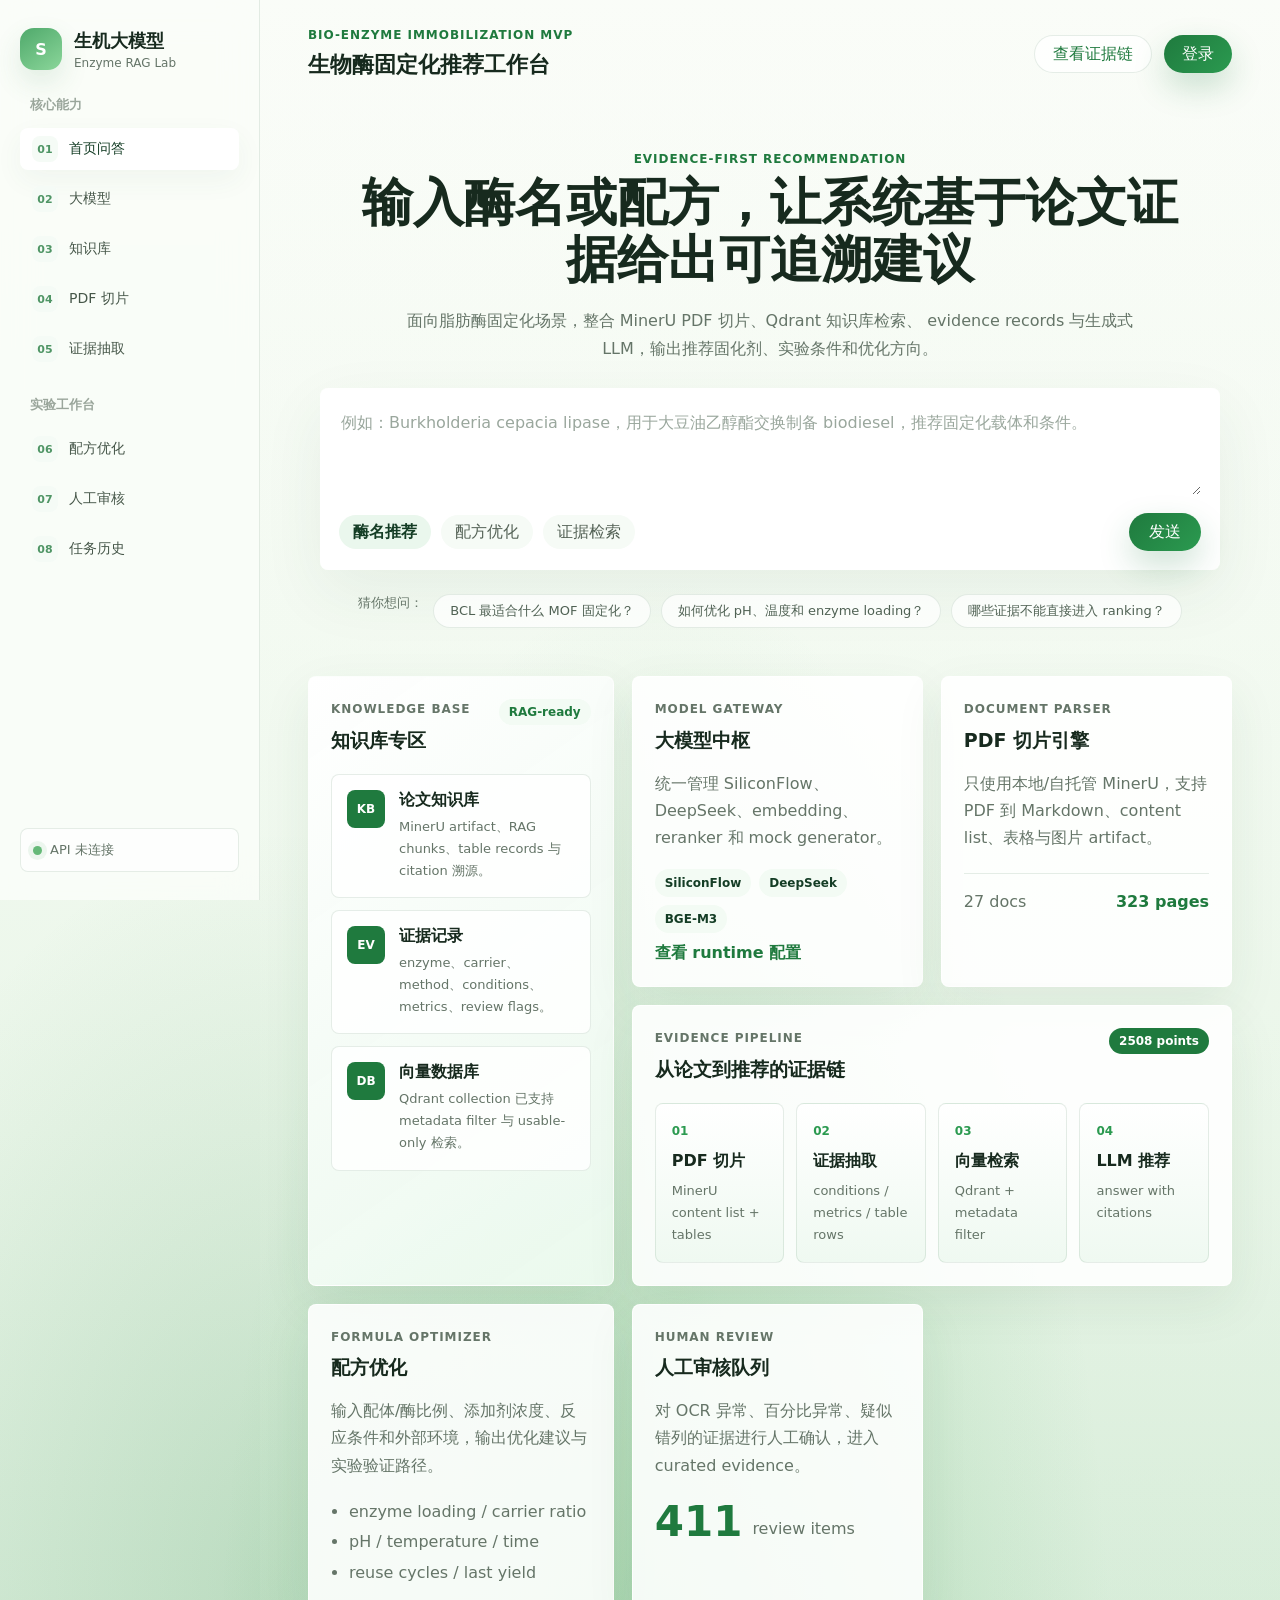
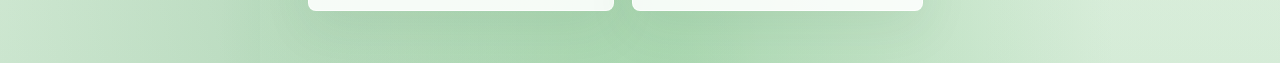
==== web/index.html @ 1cd29b88 "Improve RAG ingestion and PDF citation UI" ====
<!doctype html>
<html lang="zh-CN">
  <head>
    <meta charset="utf-8" />
    <meta name="viewport" content="width=device-width, initial-scale=1" />
    <title>生机大模型 - 生物酶固定化推荐</title>
    <link rel="stylesheet" href="./styles.css" />
  </head>
  <body>
    <div class="app-shell">
      <aside class="sidebar" aria-label="主导航">
        <a class="brand" href="#">
          <span class="brand-mark" aria-hidden="true">S</span>
          <span>
            <strong>生机大模型</strong>
            <small>Enzyme RAG Lab</small>
          </span>
        </a>

        <nav class="nav-section">
          <p class="nav-title">核心能力</p>
          <a class="nav-item active" href="#home">
            <span class="nav-icon" aria-hidden="true">01</span>
            首页问答
          </a>
          <a class="nav-item" href="#models">
            <span class="nav-icon" aria-hidden="true">02</span>
            大模型
          </a>
          <a class="nav-item" href="#knowledge">
            <span class="nav-icon" aria-hidden="true">03</span>
            知识库
          </a>
          <a class="nav-item" href="#pipeline">
            <span class="nav-icon" aria-hidden="true">04</span>
            PDF 切片
          </a>
          <a class="nav-item" href="#evidence">
            <span class="nav-icon" aria-hidden="true">05</span>
            证据抽取
          </a>
        </nav>

        <nav class="nav-section">
          <p class="nav-title">实验工作台</p>
          <a class="nav-item" href="#formula">
            <span class="nav-icon" aria-hidden="true">06</span>
            配方优化
          </a>
          <a class="nav-item" href="#review">
            <span class="nav-icon" aria-hidden="true">07</span>
            人工审核
          </a>
          <a class="nav-item" href="#history">
            <span class="nav-icon" aria-hidden="true">08</span>
            任务历史
          </a>
        </nav>

        <div class="sidebar-footer">
          <span class="status-dot"></span>
          <span data-api-status>检查 API 中</span>
        </div>
      </aside>

      <main class="workspace">
        <header class="topbar">
          <div>
            <p class="eyebrow">Bio-Enzyme Immobilization MVP</p>
            <h1>生物酶固定化推荐工作台</h1>
          </div>
          <div class="topbar-actions">
            <button class="ghost-button" type="button">查看证据链</button>
            <button class="primary-button" type="button">登录</button>
          </div>
        </header>

        <section class="hero" id="home">
          <div class="hero-copy">
            <p class="eyebrow">Evidence-first Recommendation</p>
            <h2>输入酶名或配方，让系统基于论文证据给出可追溯建议</h2>
            <p>
              面向脂肪酶固定化场景，整合 MinerU PDF 切片、Qdrant 知识库检索、
              evidence records 与生成式 LLM，输出推荐固化剂、实验条件和优化方向。
            </p>
          </div>

          <form class="query-box" onsubmit="return false">
            <textarea
              data-query-input
              aria-label="输入酶名或配方"
              placeholder="例如：Burkholderia cepacia lipase，用于大豆油乙醇酯交换制备 biodiesel，推荐固定化载体和条件。"
            ></textarea>
            <div class="query-tools">
              <button class="tool-chip active" type="button" data-mode="recommend">酶名推荐</button>
              <button class="tool-chip" type="button" data-mode="optimize">配方优化</button>
              <button class="tool-chip" type="button" data-mode="search">证据检索</button>
              <button class="send-button" type="button" aria-label="发送" data-send-button>发送</button>
            </div>
          </form>

          <div class="quick-prompts" aria-label="示例问题">
            <span>猜你想问：</span>
            <button type="button" data-prompt="Burkholderia cepacia lipase，用于大豆油乙醇酯交换制备 biodiesel，推荐固定化载体和条件。">BCL 最适合什么 MOF 固定化？</button>
            <button type="button" data-prompt='{"carrier":"ZIF-8","enzyme_loading":{"value":500,"unit":"mg"},"immobilization_conditions":{"time":{"value":60,"unit":"min"},"temperature":{"value":30,"unit":"degC"}},"buffer":{"pH":7},"application":{"substrate":"soybean oil","acyl_acceptor":"ethanol","reaction_medium":"solvent-free"}}'>如何优化 pH、温度和 enzyme loading？</button>
            <button type="button" data-prompt="soybean oil ethanol yield 93.4 8 cycles last yield">哪些证据不能直接进入 ranking？</button>
          </div>

          <section class="result-panel" data-result-panel hidden>
            <div class="panel-heading">
              <div>
                <p class="eyebrow">Live API Response</p>
                <h3 data-result-title>结果</h3>
              </div>
              <span class="badge green">FastAPI</span>
            </div>
            <div class="result-body" data-result-body></div>
          </section>
        </section>

        <section class="dashboard-grid">
          <article class="panel knowledge-panel" id="knowledge">
            <div class="panel-heading">
              <div>
                <p class="eyebrow">Knowledge Base</p>
                <h3>知识库专区</h3>
              </div>
              <span class="badge">RAG-ready</span>
            </div>
            <div class="stack-list">
              <div class="stack-card">
                <span class="stack-icon">KB</span>
                <div>
                  <strong>论文知识库</strong>
                  <p>MinerU artifact、RAG chunks、table records 与 citation 溯源。</p>
                </div>
              </div>
              <div class="stack-card">
                <span class="stack-icon">EV</span>
                <div>
                  <strong>证据记录</strong>
                  <p>enzyme、carrier、method、conditions、metrics、review flags。</p>
                </div>
              </div>
              <div class="stack-card">
                <span class="stack-icon">DB</span>
                <div>
                  <strong>向量数据库</strong>
                  <p>Qdrant collection 已支持 metadata filter 与 usable-only 检索。</p>
                </div>
              </div>
            </div>
          </article>

          <article class="panel feature-panel" id="models">
            <p class="eyebrow">Model Gateway</p>
            <h3>大模型中枢</h3>
            <p>统一管理 SiliconFlow、DeepSeek、embedding、reranker 和 mock generator。</p>
            <div class="pill-row">
              <span>SiliconFlow</span>
              <span>DeepSeek</span>
              <span>BGE-M3</span>
            </div>
            <a href="#runtime">查看 runtime 配置</a>
          </article>

          <article class="panel feature-panel" id="pipeline">
            <p class="eyebrow">Document Parser</p>
            <h3>PDF 切片引擎</h3>
            <p>只使用本地/自托管 MinerU，支持 PDF 到 Markdown、content list、表格与图片 artifact。</p>
            <div class="metric-line">
              <span>27 docs</span>
              <strong>323 pages</strong>
            </div>
          </article>

          <article class="panel wide-panel" id="evidence">
            <div class="panel-heading">
              <div>
                <p class="eyebrow">Evidence Pipeline</p>
                <h3>从论文到推荐的证据链</h3>
              </div>
              <span class="badge green">2508 points</span>
            </div>
            <div class="pipeline">
              <div>
                <span>01</span>
                <strong>PDF 切片</strong>
                <p>MinerU content list + tables</p>
              </div>
              <div>
                <span>02</span>
                <strong>证据抽取</strong>
                <p>conditions / metrics / table rows</p>
              </div>
              <div>
                <span>03</span>
                <strong>向量检索</strong>
                <p>Qdrant + metadata filter</p>
              </div>
              <div>
                <span>04</span>
                <strong>LLM 推荐</strong>
                <p>answer with citations</p>
              </div>
            </div>
          </article>

          <article class="panel formula-panel" id="formula">
            <p class="eyebrow">Formula Optimizer</p>
            <h3>配方优化</h3>
            <p>输入配体/酶比例、添加剂浓度、反应条件和外部环境，输出优化建议与实验验证路径。</p>
            <ul>
              <li>enzyme loading / carrier ratio</li>
              <li>pH / temperature / time</li>
              <li>reuse cycles / last yield</li>
            </ul>
          </article>

          <article class="panel review-panel" id="review">
            <p class="eyebrow">Human Review</p>
            <h3>人工审核队列</h3>
            <p>对 OCR 异常、百分比异常、疑似错列的证据进行人工确认，进入 curated evidence。</p>
            <div class="review-count">
              <strong>411</strong>
              <span>review items</span>
            </div>
          </article>
        </section>
      </main>
    </div>
    <div class="reference-modal" data-reference-modal hidden>
      <div class="reference-modal-backdrop" data-close-reference-modal></div>
      <section
        class="reference-modal-dialog"
        role="dialog"
        aria-modal="true"
        aria-labelledby="reference-modal-title"
      >
        <header class="reference-modal-header">
          <div>
            <p class="eyebrow">Reference Chunk</p>
            <h3 id="reference-modal-title" data-reference-modal-title>参考论文</h3>
          </div>
          <button class="icon-button" type="button" aria-label="关闭" data-close-reference-modal>×</button>
        </header>
        <div class="reference-modal-meta" data-reference-modal-meta></div>
        <div class="reference-modal-text" data-reference-modal-text></div>
        <footer class="reference-modal-footer" data-reference-modal-footer></footer>
      </section>
    </div>
    <script src="./app.js"></script>
  </body>
</html>
---- web/styles.css ----
:root {
  --bg: #eef7ef;
  --bg-soft: #f7fbf6;
  --panel: rgba(255, 255, 255, 0.88);
  --panel-strong: #ffffff;
  --text: #172a1e;
  --muted: #657568;
  --line: rgba(54, 107, 70, 0.12);
  --green-900: #143d25;
  --green-700: #1f7a3e;
  --green-600: #2b9a50;
  --green-100: #e3f4e6;
  --green-50: #f3fbf4;
  --shadow: 0 22px 70px rgba(43, 96, 58, 0.08);
}

* {
  box-sizing: border-box;
}

html {
  scroll-behavior: smooth;
}

body {
  margin: 0;
  min-height: 100vh;
  color: var(--text);
  font-family:
    Inter, ui-sans-serif, system-ui, -apple-system, BlinkMacSystemFont, "Segoe UI",
    "PingFang SC", "Microsoft YaHei", sans-serif;
  background:
    radial-gradient(ellipse at 52% 108%, rgba(69, 169, 86, 0.36), transparent 48%),
    radial-gradient(ellipse at 22% 96%, rgba(57, 143, 77, 0.2), transparent 34%),
    linear-gradient(180deg, #f9fcf7 0%, #f3faf1 38%, #eaf6e9 68%, #d8edda 100%);
}

body.modal-open {
  overflow: hidden;
}

button,
textarea,
a {
  font: inherit;
}

a {
  color: inherit;
  text-decoration: none;
}

.app-shell {
  display: grid;
  grid-template-columns: 260px minmax(0, 1fr);
  min-height: 100vh;
}

.sidebar {
  position: sticky;
  top: 0;
  display: flex;
  flex-direction: column;
  gap: 26px;
  height: 100vh;
  padding: 28px 20px;
  border-right: 1px solid var(--line);
  background: rgba(250, 253, 249, 0.9);
  backdrop-filter: blur(18px);
}

.brand {
  display: flex;
  align-items: center;
  gap: 12px;
}

.brand-mark {
  display: grid;
  width: 42px;
  height: 42px;
  place-items: center;
  border-radius: 14px;
  color: white;
  font-weight: 800;
  background: linear-gradient(145deg, #4fa96b, #8bd69a);
  box-shadow: 0 12px 28px rgba(57, 132, 74, 0.14);
}

.brand strong {
  display: block;
  font-size: 18px;
  letter-spacing: 0;
}

.brand small {
  display: block;
  margin-top: 3px;
  color: var(--muted);
  font-size: 12px;
}

.nav-section {
  display: grid;
  gap: 8px;
}

.nav-title {
  margin: 0 0 6px;
  padding: 0 10px;
  color: #9aa69b;
  font-size: 13px;
  font-weight: 700;
}

.nav-item {
  display: flex;
  align-items: center;
  gap: 11px;
  min-height: 42px;
  padding: 0 12px;
  border-radius: 8px;
  color: #465749;
  font-size: 14px;
}

.nav-item:hover,
.nav-item.active {
  color: var(--green-900);
  background: #ffffff;
  box-shadow: 0 10px 28px rgba(47, 116, 68, 0.055);
}

.nav-icon {
  display: grid;
  width: 26px;
  height: 26px;
  place-items: center;
  border-radius: 8px;
  color: #4f9565;
  background: #f5fbf6;
  font-size: 11px;
  font-weight: 800;
}

.sidebar-footer {
  display: flex;
  align-items: center;
  gap: 8px;
  margin-top: auto;
  padding: 12px;
  border: 1px solid var(--line);
  border-radius: 8px;
  color: var(--muted);
  background: rgba(255, 255, 255, 0.68);
  font-size: 13px;
}

.status-dot {
  width: 9px;
  height: 9px;
  border-radius: 999px;
  background: #65b978;
  box-shadow: 0 0 0 5px rgba(72, 161, 91, 0.09);
}

.workspace {
  min-width: 0;
  padding: 28px 48px 52px;
  background: linear-gradient(180deg, rgba(255, 255, 255, 0.18) 0%, rgba(238, 248, 237, 0.16) 58%, rgba(200, 229, 203, 0.18) 100%);
}

.topbar {
  display: flex;
  align-items: center;
  justify-content: space-between;
  gap: 24px;
}

.eyebrow {
  margin: 0 0 8px;
  color: var(--green-700);
  font-size: 12px;
  font-weight: 800;
  letter-spacing: 0.08em;
  text-transform: uppercase;
}

.topbar h1,
.hero h2,
.panel h3 {
  margin: 0;
  letter-spacing: 0;
}

.topbar h1 {
  font-size: 22px;
}

.topbar-actions {
  display: flex;
  gap: 12px;
}

.ghost-button,
.primary-button,
.send-button,
.quick-prompts button,
.tool-chip {
  border: 0;
  cursor: pointer;
}

.ghost-button,
.primary-button {
  min-height: 38px;
  padding: 0 18px;
  border-radius: 999px;
}

.ghost-button {
  color: var(--green-700);
  background: rgba(255, 255, 255, 0.76);
  border: 1px solid var(--line);
}

.primary-button,
.send-button {
  color: white;
  background: linear-gradient(135deg, var(--green-700), var(--green-600));
  box-shadow: 0 14px 32px rgba(31, 122, 62, 0.22);
}

.hero {
  display: grid;
  justify-items: center;
  gap: 24px;
  padding: 72px 0 48px;
  text-align: center;
}

.hero-copy {
  max-width: 820px;
}

.hero h2 {
  font-size: clamp(32px, 4vw, 54px);
  line-height: 1.12;
}

.hero-copy p:last-child {
  max-width: 760px;
  margin: 18px auto 0;
  color: var(--muted);
  font-size: 16px;
  line-height: 1.8;
}

.query-box {
  width: min(900px, 100%);
  padding: 18px;
  border: 1px solid rgba(255, 255, 255, 0.9);
  border-radius: 8px;
  background: rgba(255, 255, 255, 0.94);
  box-shadow: 0 22px 64px rgba(44, 92, 57, 0.07);
}

.query-box textarea {
  width: 100%;
  min-height: 88px;
  resize: vertical;
  border: 0;
  outline: 0;
  color: var(--text);
  background: transparent;
  line-height: 1.7;
}

.query-box textarea::placeholder {
  color: #9aa79d;
}

.query-tools {
  display: flex;
  align-items: center;
  gap: 10px;
  padding-top: 14px;
}

.tool-chip {
  min-height: 34px;
  padding: 0 14px;
  border-radius: 999px;
  color: #546256;
  background: #f6fbf6;
}

.tool-chip.active {
  color: var(--green-900);
  background: #eaf7ed;
  font-weight: 700;
}

.send-button {
  margin-left: auto;
  min-height: 38px;
  padding: 0 20px;
  border-radius: 999px;
}

.send-button:disabled {
  cursor: wait;
  opacity: 0.72;
}

.quick-prompts {
  display: flex;
  flex-wrap: wrap;
  justify-content: center;
  gap: 10px;
  color: var(--muted);
  font-size: 13px;
}

.quick-prompts button {
  min-height: 34px;
  padding: 0 16px;
  border-radius: 999px;
  color: #506254;
  background: rgba(255, 255, 255, 0.72);
  border: 1px solid var(--line);
}

.result-panel {
  width: min(900px, 100%);
  margin-top: 6px;
  padding: 20px;
  border: 1px solid rgba(255, 255, 255, 0.82);
  border-radius: 8px;
  background: rgba(255, 255, 255, 0.9);
  box-shadow: 0 18px 48px rgba(35, 93, 55, 0.075);
  text-align: left;
}

.result-body {
  display: grid;
  gap: 12px;
  margin-top: 16px;
}

.stream-status {
  padding: 10px 12px;
  border: 1px solid var(--line);
  border-radius: 8px;
  color: var(--green-900);
  background: #f5fbf6;
  font-size: 13px;
  font-weight: 700;
}

.stream-output {
  margin: 0;
  padding: 14px;
  min-height: 140px;
  max-height: 280px;
  overflow: auto;
  border: 1px solid var(--line);
  border-radius: 8px;
  color: #345041;
  background: #fbfefb;
  white-space: pre-wrap;
  word-break: break-word;
  line-height: 1.7;
  font-family:
    ui-monospace, SFMono-Regular, SFMono-Regular, Menlo, Monaco, Consolas, "Liberation Mono",
    "Courier New", monospace;
  font-size: 12px;
}

.result-meta,
.result-list {
  display: flex;
  flex-wrap: wrap;
  gap: 8px;
}

.result-meta span,
.result-list span {
  padding: 7px 10px;
  border-radius: 999px;
  color: #45614c;
  background: #f3faf4;
  font-size: 12px;
}

.result-list b {
  width: 100%;
  color: var(--green-900);
  font-size: 13px;
}

.citation-list {
  align-items: center;
}

.citation-chip,
.reference-title,
.reference-snippet,
.icon-button {
  border: 0;
  cursor: pointer;
  font: inherit;
}

.citation-chip {
  padding: 7px 10px;
  border-radius: 999px;
  color: var(--green-900);
  background: #e8f6ec;
  font-size: 12px;
  font-weight: 800;
}

.citation-chip:hover,
.reference-title:hover,
.reference-file a:hover,
.pdf-file-link:hover {
  color: var(--green-700);
  text-decoration: underline;
  text-underline-offset: 3px;
}

.result-card {
  padding: 16px;
  border: 1px solid var(--line);
  border-radius: 8px;
  background: rgba(255, 255, 255, 0.84);
}

.result-card p {
  margin: 8px 0 0;
  color: var(--muted);
  line-height: 1.7;
  overflow-wrap: anywhere;
}

.result-card-head {
  display: flex;
  align-items: flex-start;
  justify-content: space-between;
  gap: 12px;
}

.result-card-head span {
  flex: 0 0 auto;
  padding: 5px 8px;
  border-radius: 999px;
  color: var(--green-700);
  background: var(--green-50);
  font-size: 12px;
  font-weight: 800;
}

.kv-list {
  display: grid;
  gap: 8px;
  margin: 12px 0 0;
}

.kv-list div {
  display: grid;
  grid-template-columns: 190px minmax(0, 1fr);
  gap: 10px;
  padding: 10px;
  border-radius: 8px;
  background: #f8fcf8;
}

.kv-list dt {
  color: var(--green-900);
  font-weight: 800;
}

.kv-list dd {
  margin: 0;
  color: var(--muted);
  overflow-wrap: anywhere;
}

.result-muted,
.result-error {
  margin: 0;
  color: var(--muted);
}

.result-error {
  color: #a33a36;
}

.reference-section {
  display: grid;
  gap: 12px;
  margin-top: 4px;
}

.reference-section-head {
  display: flex;
  align-items: center;
  justify-content: space-between;
  gap: 12px;
}

.reference-section-head b {
  color: var(--green-900);
}

.reference-section-head span {
  color: var(--muted);
  font-size: 12px;
  font-weight: 700;
}

.reference-grid {
  display: grid;
  gap: 10px;
}

.reference-card {
  padding: 14px;
  border: 1px solid var(--line);
  border-radius: 8px;
  background: #fbfefb;
}

.reference-card-head {
  display: flex;
  align-items: flex-start;
  justify-content: space-between;
  gap: 12px;
}

.reference-card-head span {
  flex: 0 0 auto;
  padding: 5px 8px;
  border-radius: 999px;
  color: var(--green-700);
  background: var(--green-50);
  font-size: 12px;
  font-weight: 800;
}

.reference-title {
  min-width: 0;
  padding: 0;
  color: var(--green-900);
  background: transparent;
  font-weight: 800;
  overflow-wrap: anywhere;
  text-align: left;
}

.reference-snippet {
  display: block;
  width: 100%;
  margin-top: 9px;
  padding: 0;
  color: var(--muted);
  background: transparent;
  line-height: 1.65;
  overflow-wrap: anywhere;
  text-align: left;
}

.reference-file {
  margin: 10px 0 0;
  color: #738276;
  font-size: 12px;
}

.reference-file a,
.pdf-file-link {
  color: var(--green-900);
  font-weight: 800;
}

.reference-modal[hidden] {
  display: none;
}

.reference-modal {
  position: fixed;
  inset: 0;
  z-index: 40;
  display: grid;
  place-items: center;
  padding: 28px;
}

.reference-modal-backdrop {
  position: absolute;
  inset: 0;
  background: rgba(15, 42, 24, 0.34);
  backdrop-filter: blur(8px);
}

.reference-modal-dialog {
  position: relative;
  z-index: 1;
  display: grid;
  gap: 14px;
  width: min(1080px, 100%);
  max-height: min(82vh, 820px);
  padding: 22px;
  border: 1px solid rgba(255, 255, 255, 0.82);
  border-radius: 8px;
  background: rgba(255, 255, 255, 0.97);
  box-shadow: 0 28px 90px rgba(21, 62, 32, 0.24);
}

.reference-modal-header,
.reference-modal-footer {
  display: flex;
  align-items: center;
  justify-content: space-between;
  gap: 14px;
}

.reference-modal-header h3 {
  margin: 0;
  color: var(--text);
  font-size: 20px;
  overflow-wrap: anywhere;
}

.icon-button {
  display: grid;
  width: 36px;
  height: 36px;
  place-items: center;
  border-radius: 8px;
  color: var(--green-900);
  background: var(--green-50);
  font-size: 22px;
  line-height: 1;
}

.reference-modal-meta {
  display: flex;
  flex-wrap: wrap;
  gap: 8px;
}

.reference-modal-meta span {
  padding: 7px 10px;
  border-radius: 999px;
  color: #45614c;
  background: #f3faf4;
  font-size: 12px;
  font-weight: 700;
}

.reference-modal-text {
  min-height: 180px;
  overflow: auto;
  border: 1px solid var(--line);
  border-radius: 8px;
  background: #fbfefb;
}

.reference-modal-text pre {
  margin: 0;
  padding: 18px;
  color: #263f31;
  white-space: pre-wrap;
  overflow-wrap: anywhere;
  line-height: 1.75;
  font-family: inherit;
  font-size: 14px;
}

.extracted-table-wrap {
  display: grid;
  gap: 12px;
  padding: 16px;
}

.extracted-table {
  width: 100%;
  border-collapse: collapse;
  color: #263f31;
  font-size: 14px;
}

.extracted-table th,
.extracted-table td {
  padding: 10px 12px;
  border: 1px solid var(--line);
  text-align: left;
  vertical-align: top;
  overflow-wrap: anywhere;
}

.extracted-table th {
  color: var(--green-900);
  background: #eef8ef;
  font-weight: 800;
}

.extracted-table td {
  background: #ffffff;
}

.raw-reference-text {
  color: var(--muted);
  font-size: 13px;
}

.raw-reference-text summary {
  cursor: pointer;
  font-weight: 800;
}

.raw-reference-text pre {
  margin-top: 10px;
  border: 1px solid var(--line);
  border-radius: 8px;
  background: #f7fbf7;
}

.loading-steps {
  display: grid;
  gap: 10px;
}

.loading-steps span {
  padding: 12px 14px;
  border: 1px solid var(--line);
  border-radius: 8px;
  color: #4d6252;
  background: #f8fcf8;
}

.dashboard-grid {
  display: grid;
  grid-template-columns: 1.05fr 1fr 1fr;
  gap: 18px;
  max-width: 1120px;
  margin: 0 auto;
}

.panel {
  min-width: 0;
  padding: 22px;
  border: 1px solid rgba(255, 255, 255, 0.78);
  border-radius: 8px;
  background: var(--panel);
  box-shadow: 0 18px 50px rgba(35, 93, 55, 0.08);
}

.panel-heading {
  display: flex;
  align-items: flex-start;
  justify-content: space-between;
  gap: 16px;
}

.panel h3 {
  font-size: 19px;
}

.panel p {
  color: var(--muted);
  line-height: 1.7;
}

.knowledge-panel {
  grid-row: span 2;
  background:
    linear-gradient(145deg, rgba(255, 255, 255, 0.88), rgba(232, 248, 235, 0.86)),
    var(--panel);
}

.stack-list {
  display: grid;
  gap: 12px;
  margin-top: 20px;
}

.stack-card {
  display: flex;
  gap: 14px;
  padding: 15px;
  border-radius: 8px;
  background: rgba(255, 255, 255, 0.82);
  border: 1px solid var(--line);
}

.stack-icon {
  display: grid;
  flex: 0 0 auto;
  width: 38px;
  height: 38px;
  place-items: center;
  border-radius: 8px;
  color: white;
  background: var(--green-700);
  font-size: 12px;
  font-weight: 800;
}

.stack-card p {
  margin: 5px 0 0;
  font-size: 13px;
}

.badge {
  padding: 6px 10px;
  border-radius: 999px;
  color: var(--green-700);
  background: var(--green-50);
  font-size: 12px;
  font-weight: 800;
}

.badge.green {
  color: white;
  background: var(--green-700);
}

.feature-panel {
  min-height: 210px;
}

.feature-panel a {
  display: inline-flex;
  margin-top: 10px;
  color: var(--green-700);
  font-weight: 800;
}

.pill-row {
  display: flex;
  flex-wrap: wrap;
  gap: 8px;
  margin-top: 18px;
}

.pill-row span {
  padding: 7px 10px;
  border-radius: 999px;
  color: var(--green-900);
  background: var(--green-50);
  font-size: 12px;
  font-weight: 700;
}

.metric-line {
  display: flex;
  align-items: center;
  justify-content: space-between;
  margin-top: 22px;
  padding-top: 18px;
  border-top: 1px solid var(--line);
  color: var(--muted);
}

.metric-line strong {
  color: var(--green-700);
}

.wide-panel {
  grid-column: span 2;
}

.pipeline {
  display: grid;
  grid-template-columns: repeat(4, 1fr);
  gap: 12px;
  margin-top: 20px;
}

.pipeline div {
  min-height: 130px;
  padding: 16px;
  border-radius: 8px;
  background: linear-gradient(180deg, #ffffff 0%, #eff9f1 100%);
  border: 1px solid var(--line);
}

.pipeline span {
  color: var(--green-600);
  font-size: 12px;
  font-weight: 900;
}

.pipeline strong {
  display: block;
  margin-top: 12px;
}

.pipeline p {
  margin: 8px 0 0;
  font-size: 13px;
}

.formula-panel ul {
  margin: 18px 0 0;
  padding-left: 18px;
  color: var(--muted);
  line-height: 1.9;
}

.review-count {
  display: flex;
  align-items: end;
  gap: 10px;
  margin-top: 22px;
}

.review-count strong {
  color: var(--green-700);
  font-size: 42px;
  line-height: 1;
}

.review-count span {
  color: var(--muted);
  padding-bottom: 5px;
}

@media (max-width: 1080px) {
  .app-shell {
    grid-template-columns: 1fr;
  }

  .sidebar {
    position: relative;
    height: auto;
    border-right: 0;
    border-bottom: 1px solid var(--line);
  }

  .workspace {
    padding: 26px 22px 42px;
  }

  .dashboard-grid {
    grid-template-columns: 1fr 1fr;
  }

  .knowledge-panel,
  .wide-panel {
    grid-column: span 2;
  }
}

@media (max-width: 720px) {
  .topbar,
  .query-tools {
    align-items: stretch;
    flex-direction: column;
  }

  .topbar-actions {
    width: 100%;
  }

  .ghost-button,
  .primary-button,
  .send-button {
    width: 100%;
  }

  .kv-list div {
    grid-template-columns: 1fr;
  }

  .dashboard-grid,
  .pipeline {
    grid-template-columns: 1fr;
  }

  .knowledge-panel,
  .wide-panel {
    grid-column: auto;
  }

  .reference-modal {
    padding: 14px;
  }

  .reference-modal-dialog {
    max-height: 90vh;
    padding: 16px;
  }

  .reference-modal-header,
  .reference-modal-footer {
    align-items: stretch;
    flex-direction: column;
  }
}
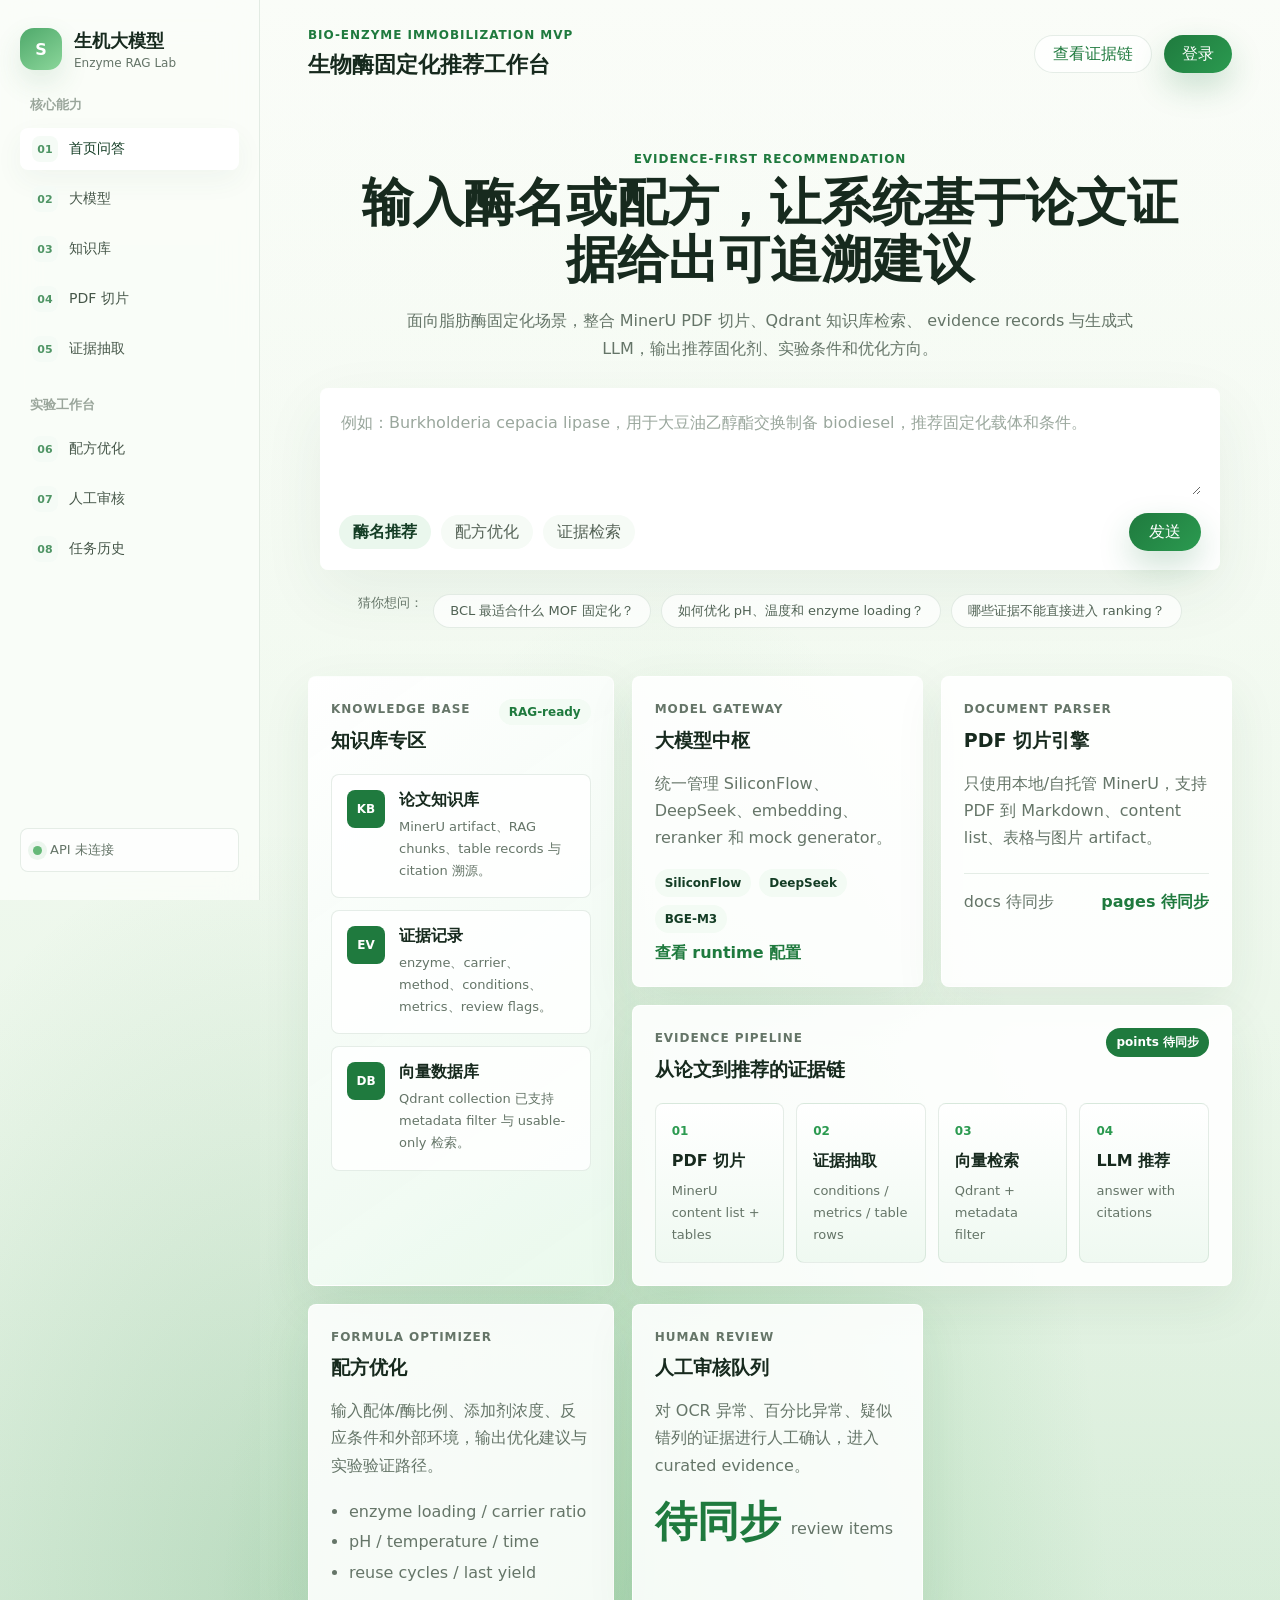
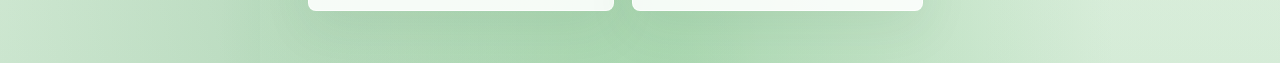
==== commit 114b91eb: "Improve API streaming and web runtime UX" ====
--- a/web/index.html
+++ b/web/index.html
@@ -4,7 +4,7 @@
     <meta charset="utf-8" />
     <meta name="viewport" content="width=device-width, initial-scale=1" />
     <title>生机大模型 - 生物酶固定化推荐</title>
-    <link rel="stylesheet" href="./styles.css" />
+    <link rel="stylesheet" href="./styles.css?v=260525-reference-links" />
   </head>
   <body>
     <div class="app-shell">
@@ -169,8 +169,8 @@
             <h3>PDF 切片引擎</h3>
             <p>只使用本地/自托管 MinerU，支持 PDF 到 Markdown、content list、表格与图片 artifact。</p>
             <div class="metric-line">
-              <span>27 docs</span>
-              <strong>323 pages</strong>
+              <span data-pdf-docs>同步中</span>
+              <strong data-pdf-pages>同步中</strong>
             </div>
           </article>
 
@@ -180,7 +180,7 @@
                 <p class="eyebrow">Evidence Pipeline</p>
                 <h3>从论文到推荐的证据链</h3>
               </div>
-              <span class="badge green">2508 points</span>
+              <span class="badge green" data-qdrant-points>同步中</span>
             </div>
             <div class="pipeline">
               <div>
@@ -222,7 +222,7 @@
             <h3>人工审核队列</h3>
             <p>对 OCR 异常、百分比异常、疑似错列的证据进行人工确认，进入 curated evidence。</p>
             <div class="review-count">
-              <strong>411</strong>
+              <strong data-review-items>同步中</strong>
               <span>review items</span>
             </div>
           </article>
@@ -249,6 +249,6 @@
         <footer class="reference-modal-footer" data-reference-modal-footer></footer>
       </section>
     </div>
-    <script src="./app.js"></script>
+    <script src="./app.js?v=260525-reference-links"></script>
   </body>
 </html>
--- a/web/styles.css
+++ b/web/styles.css
@@ -358,6 +358,21 @@
   font-weight: 700;
 }
 
+.stream-metrics {
+  display: flex;
+  flex-wrap: wrap;
+  gap: 8px;
+}
+
+.stream-metrics span {
+  padding: 6px 9px;
+  border: 1px solid var(--line);
+  border-radius: 999px;
+  color: #526557;
+  background: #fbfefb;
+  font-size: 12px;
+}
+
 .stream-output {
   margin: 0;
   padding: 14px;
@@ -368,13 +383,9 @@
   border-radius: 8px;
   color: #345041;
   background: #fbfefb;
-  white-space: pre-wrap;
   word-break: break-word;
   line-height: 1.7;
-  font-family:
-    ui-monospace, SFMono-Regular, SFMono-Regular, Menlo, Monaco, Consolas, "Liberation Mono",
-    "Courier New", monospace;
-  font-size: 12px;
+  font-size: 13px;
 }
 
 .result-meta,
@@ -397,6 +408,83 @@
   width: 100%;
   color: var(--green-900);
   font-size: 13px;
+}
+
+.live-answer {
+  padding: 14px;
+  border: 1px solid var(--line);
+  border-radius: 8px;
+  background: #fbfefb;
+}
+
+.live-answer strong {
+  display: block;
+  margin-bottom: 8px;
+  color: var(--green-900);
+  font-size: 13px;
+}
+
+.live-answer-content {
+  margin: 0;
+  color: #345041;
+  word-break: break-word;
+  line-height: 1.7;
+  font-size: 13px;
+}
+
+.live-answer-content p {
+  margin: 0 0 10px;
+}
+
+.live-answer-content p:last-child,
+.live-answer-content ul:last-child {
+  margin-bottom: 0;
+}
+
+.live-answer-content ul {
+  display: grid;
+  gap: 7px;
+  margin: 0 0 10px;
+  padding-left: 19px;
+}
+
+.live-answer-content li {
+  padding-left: 2px;
+}
+
+.live-answer-content strong {
+  display: inline;
+  margin: 0;
+  font-size: inherit;
+  font-weight: 700;
+}
+
+.live-answer-content em {
+  color: #526557;
+  font-style: italic;
+}
+
+.live-answer-content code {
+  padding: 1px 5px;
+  border: 1px solid var(--line);
+  border-radius: 5px;
+  color: var(--green-900);
+  background: #f3faf4;
+  font-family:
+    ui-monospace, SFMono-Regular, Menlo, Monaco, Consolas, "Liberation Mono",
+    "Courier New", monospace;
+  font-size: 12px;
+}
+
+.inline-citation {
+  color: var(--green-700);
+  font-weight: 800;
+  text-decoration: none;
+}
+
+.inline-citation:hover {
+  text-decoration: underline;
+  text-underline-offset: 3px;
 }
 
 .citation-list {
@@ -444,6 +532,10 @@
   overflow-wrap: anywhere;
 }
 
+.candidate-summary {
+  font-size: 14px;
+}
+
 .result-card-head {
   display: flex;
   align-items: flex-start;
@@ -451,6 +543,14 @@
   gap: 12px;
 }
 
+.result-card-head strong {
+  min-width: 0;
+  color: var(--green-900);
+  font-size: 16px;
+  line-height: 1.35;
+  overflow-wrap: anywhere;
+}
+
 .result-card-head span {
   flex: 0 0 auto;
   padding: 5px 8px;
@@ -526,10 +626,16 @@
 }
 
 .reference-card {
+  scroll-margin-top: 18px;
   padding: 14px;
   border: 1px solid var(--line);
   border-radius: 8px;
   background: #fbfefb;
+}
+
+.reference-card:target {
+  border-color: rgba(31, 122, 62, 0.48);
+  box-shadow: 0 0 0 3px rgba(31, 122, 62, 0.1);
 }
 
 .reference-card-head {
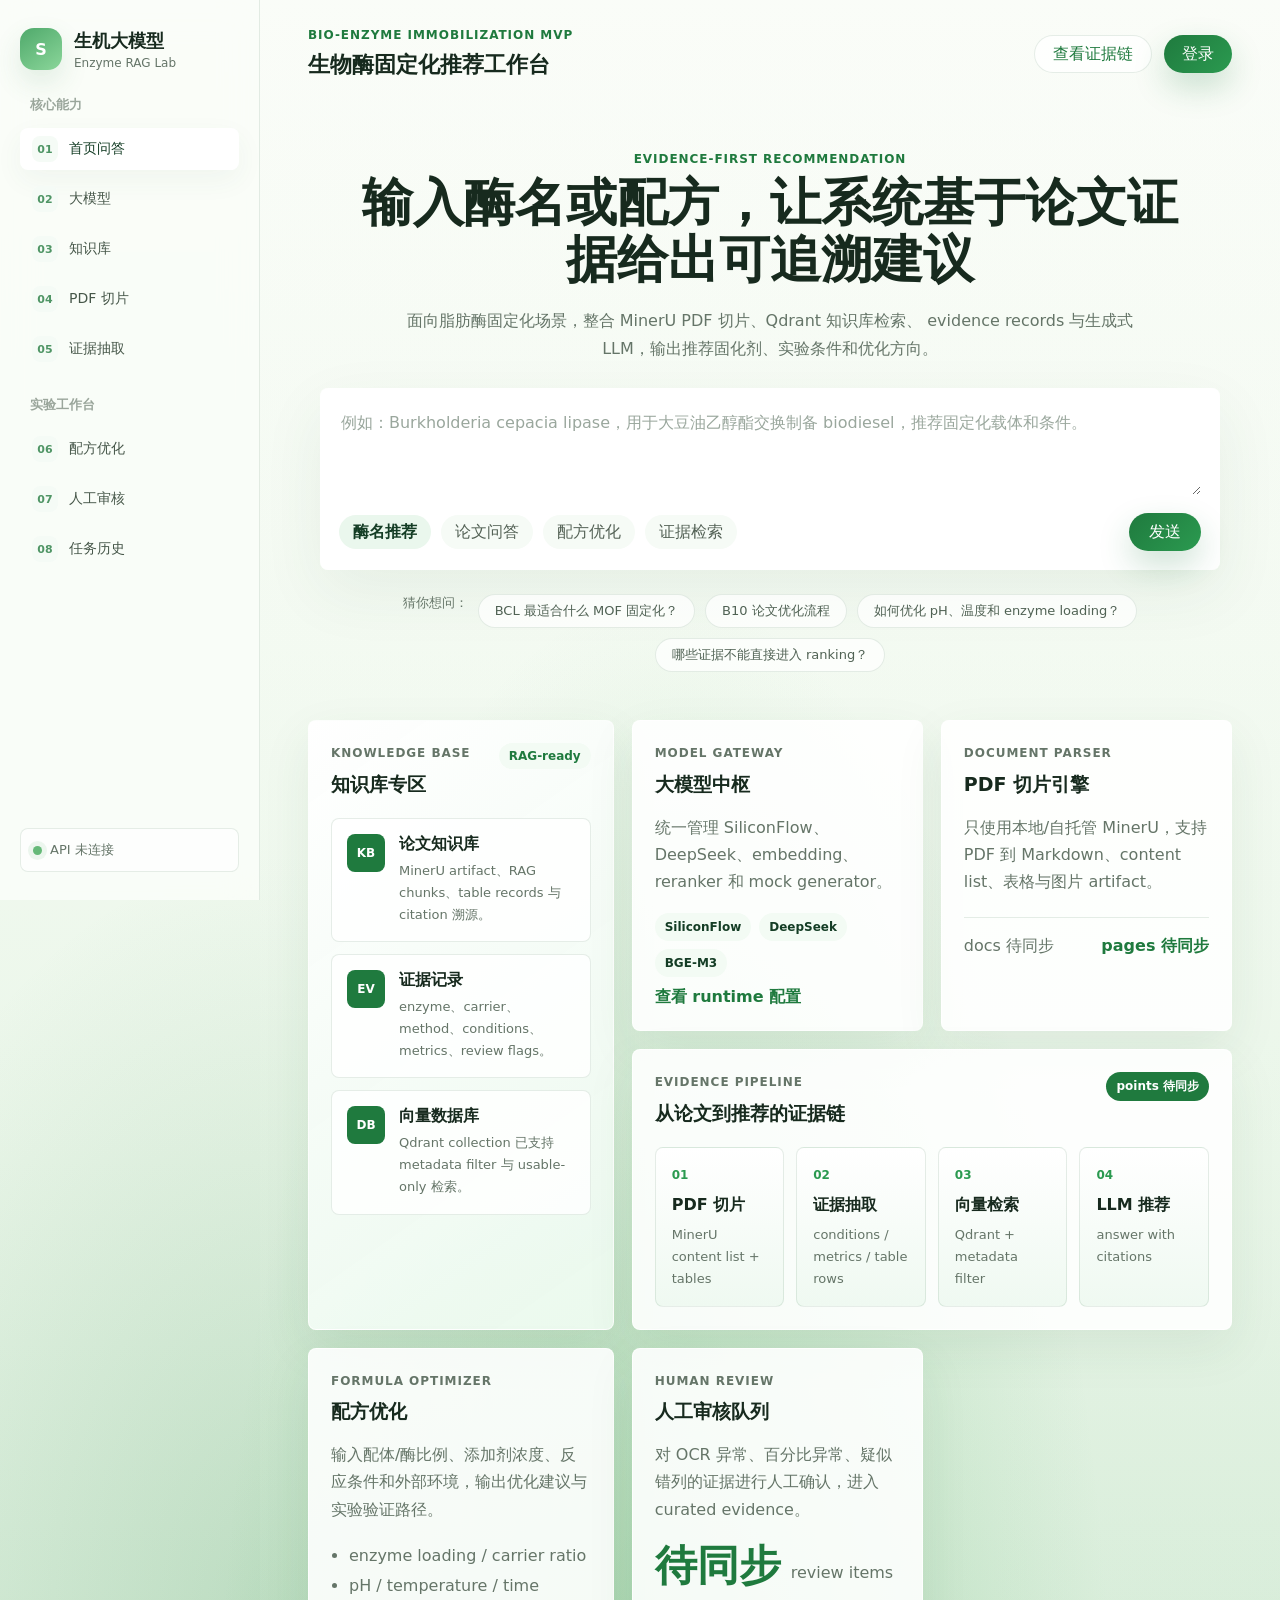
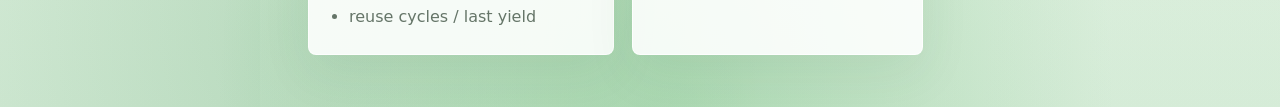
==== commit 042e26c3: "Support paper-level document scoped RAG QA" ====
--- a/web/index.html
+++ b/web/index.html
@@ -4,7 +4,7 @@
     <meta charset="utf-8" />
     <meta name="viewport" content="width=device-width, initial-scale=1" />
     <title>生机大模型 - 生物酶固定化推荐</title>
-    <link rel="stylesheet" href="./styles.css?v=260525-reference-links" />
+    <link rel="stylesheet" href="./styles.css?v=260526-rag-routing-fix" />
   </head>
   <body>
     <div class="app-shell">
@@ -93,15 +93,33 @@
             ></textarea>
             <div class="query-tools">
               <button class="tool-chip active" type="button" data-mode="recommend">酶名推荐</button>
+              <button class="tool-chip" type="button" data-mode="paper">论文问答</button>
               <button class="tool-chip" type="button" data-mode="optimize">配方优化</button>
               <button class="tool-chip" type="button" data-mode="search">证据检索</button>
               <button class="send-button" type="button" aria-label="发送" data-send-button>发送</button>
             </div>
           </form>
 
+          <section class="paper-selector" data-paper-selector hidden>
+            <div class="paper-selector-head">
+              <label for="paper-search">目标论文</label>
+              <span data-paper-count>文献目录待加载</span>
+            </div>
+            <input
+              id="paper-search"
+              data-paper-search
+              type="search"
+              autocomplete="off"
+              placeholder="输入 B10、B10.pdf 或论文标题关键词"
+            />
+            <div class="selected-paper" data-selected-paper hidden></div>
+            <div class="paper-options" data-paper-options></div>
+          </section>
+
           <div class="quick-prompts" aria-label="示例问题">
             <span>猜你想问：</span>
             <button type="button" data-prompt="Burkholderia cepacia lipase，用于大豆油乙醇酯交换制备 biodiesel，推荐固定化载体和条件。">BCL 最适合什么 MOF 固定化？</button>
+            <button type="button" data-mode-prompt="paper" data-prompt="B10论文对酶固定化剂的优化过程是怎么样的？">B10 论文优化流程</button>
             <button type="button" data-prompt='{"carrier":"ZIF-8","enzyme_loading":{"value":500,"unit":"mg"},"immobilization_conditions":{"time":{"value":60,"unit":"min"},"temperature":{"value":30,"unit":"degC"}},"buffer":{"pH":7},"application":{"substrate":"soybean oil","acyl_acceptor":"ethanol","reaction_medium":"solvent-free"}}'>如何优化 pH、温度和 enzyme loading？</button>
             <button type="button" data-prompt="soybean oil ethanol yield 93.4 8 cycles last yield">哪些证据不能直接进入 ranking？</button>
           </div>
@@ -249,6 +267,6 @@
         <footer class="reference-modal-footer" data-reference-modal-footer></footer>
       </section>
     </div>
-    <script src="./app.js?v=260525-reference-links"></script>
+    <script src="./app.js?v=260526-rag-routing-fix"></script>
   </body>
 </html>
--- a/web/styles.css
+++ b/web/styles.css
@@ -331,6 +331,105 @@
   border: 1px solid var(--line);
 }
 
+.paper-selector {
+  display: grid;
+  gap: 10px;
+  width: min(900px, 100%);
+  padding: 14px;
+  border: 1px solid var(--line);
+  border-radius: 8px;
+  background: rgba(255, 255, 255, 0.82);
+  text-align: left;
+}
+
+.paper-selector[hidden] {
+  display: none;
+}
+
+.paper-selector-head,
+.selected-paper,
+.paper-option {
+  display: flex;
+  align-items: center;
+  justify-content: space-between;
+  gap: 12px;
+}
+
+.paper-selector-head label {
+  color: var(--green-900);
+  font-weight: 800;
+}
+
+.paper-selector-head span,
+.selected-paper span,
+.paper-option span {
+  color: var(--muted);
+  font-size: 12px;
+}
+
+.paper-selector input {
+  width: 100%;
+  min-height: 38px;
+  padding: 0 12px;
+  border: 1px solid var(--line);
+  border-radius: 8px;
+  outline: 0;
+  color: var(--text);
+  background: #fbfefb;
+}
+
+.paper-options {
+  display: grid;
+  gap: 8px;
+  max-height: 260px;
+  overflow: auto;
+}
+
+.paper-option {
+  width: 100%;
+  padding: 10px 12px;
+  border: 1px solid var(--line);
+  border-radius: 8px;
+  color: var(--text);
+  background: #fbfefb;
+  cursor: pointer;
+  text-align: left;
+}
+
+.paper-option:hover,
+.paper-option.selected {
+  border-color: rgba(31, 122, 62, 0.42);
+  background: #eef8ef;
+}
+
+.paper-option strong,
+.selected-paper strong {
+  flex: 0 0 auto;
+  color: var(--green-900);
+}
+
+.selected-paper {
+  padding: 10px 12px;
+  border: 1px solid rgba(31, 122, 62, 0.24);
+  border-radius: 8px;
+  background: #eef8ef;
+}
+
+.selected-paper button,
+.paper-followup {
+  border: 0;
+  border-radius: 999px;
+  color: var(--green-700);
+  background: #ffffff;
+  cursor: pointer;
+  font-size: 12px;
+  font-weight: 800;
+}
+
+.selected-paper button {
+  padding: 6px 10px;
+}
+
 .result-panel {
   width: min(900px, 100%);
   margin-top: 6px;
@@ -687,6 +786,11 @@
 .pdf-file-link {
   color: var(--green-900);
   font-weight: 800;
+}
+
+.paper-followup {
+  margin-left: 8px;
+  padding: 5px 9px;
 }
 
 .reference-modal[hidden] {
@@ -790,6 +894,14 @@
   padding: 16px;
 }
 
+.extracted-table-caption {
+  margin: 0;
+  color: var(--green-900);
+  font-size: 13px;
+  font-weight: 800;
+  line-height: 1.5;
+}
+
 .extracted-table {
   width: 100%;
   border-collapse: collapse;
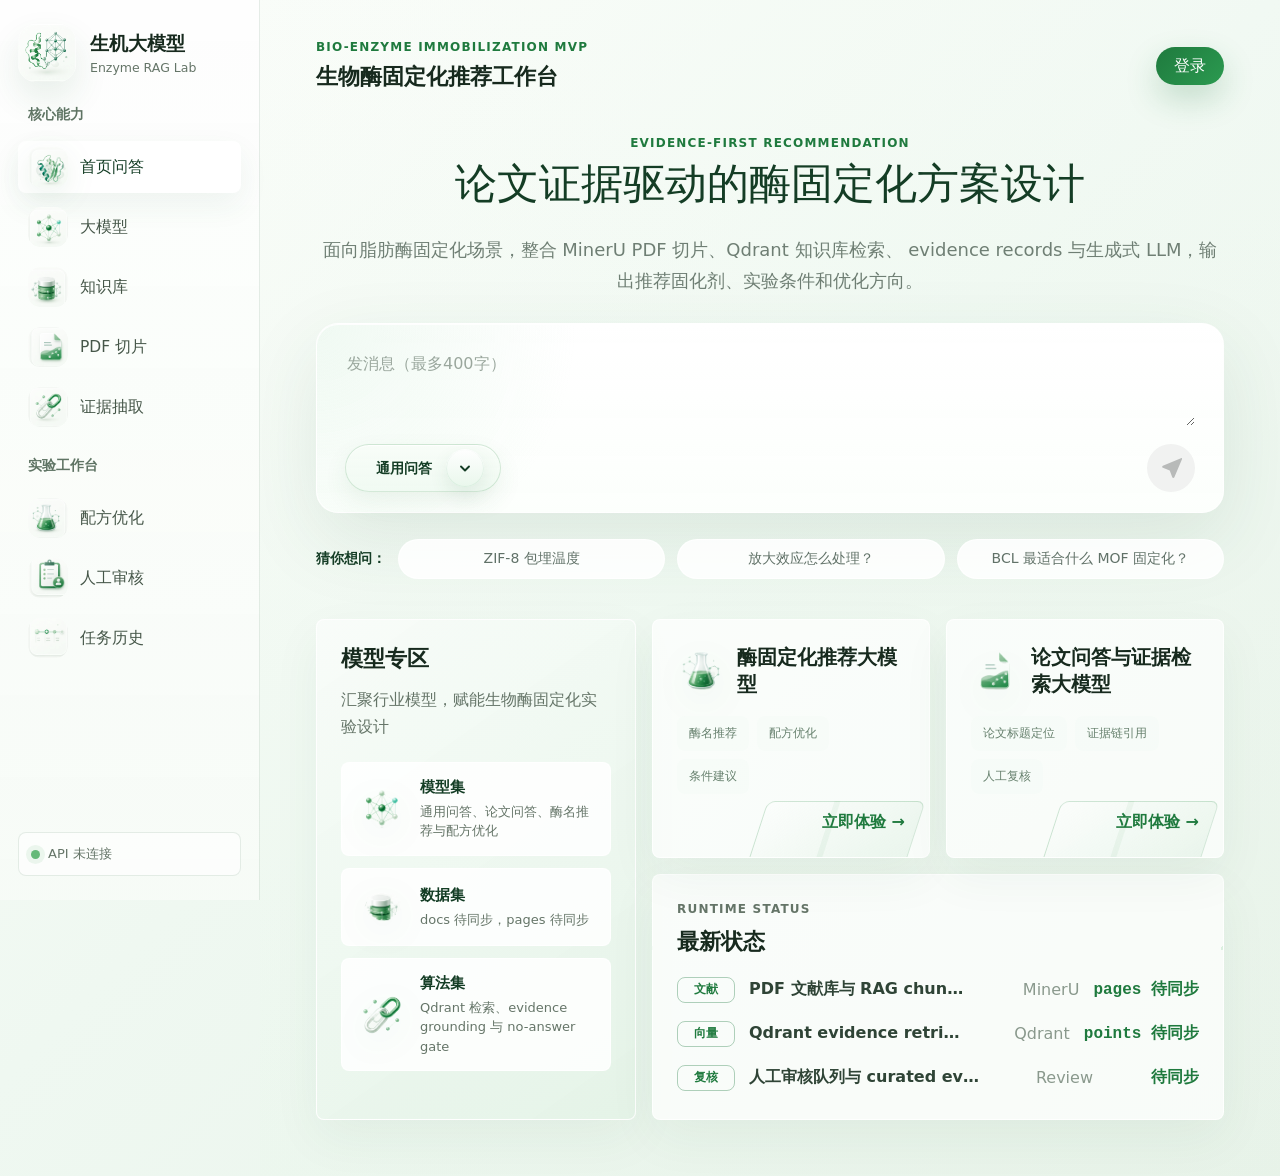
==== commit c27edcfd: "Add general QA module and refine workspace UI" ====
--- a/web/index.html
+++ b/web/index.html
@@ -4,13 +4,18 @@
     <meta charset="utf-8" />
     <meta name="viewport" content="width=device-width, initial-scale=1" />
     <title>生机大模型 - 生物酶固定化推荐</title>
-    <link rel="stylesheet" href="./styles.css?v=260526-rag-routing-fix" />
+    <link rel="stylesheet" href="./styles.css?v=260603-send-icon-v2" />
+    <script>
+      window.ENZYME_STREAM_API_BASE_URL = "https://measurements-ban-lesser-sent.trycloudflare.com";
+    </script>
   </head>
   <body>
     <div class="app-shell">
       <aside class="sidebar" aria-label="主导航">
         <a class="brand" href="#">
-          <span class="brand-mark" aria-hidden="true">S</span>
+          <span class="brand-mark" aria-hidden="true">
+            <img src="./assets/icons/brand-enzyme-mof-edge-fit.png" alt="" />
+          </span>
           <span>
             <strong>生机大模型</strong>
             <small>Enzyme RAG Lab</small>
@@ -20,23 +25,33 @@
         <nav class="nav-section">
           <p class="nav-title">核心能力</p>
           <a class="nav-item active" href="#home">
-            <span class="nav-icon" aria-hidden="true">01</span>
+            <span class="nav-icon" aria-hidden="true">
+              <img src="./assets/icons/nav-enzyme-home-edge-fit.png" alt="" />
+            </span>
             首页问答
           </a>
           <a class="nav-item" href="#models">
-            <span class="nav-icon" aria-hidden="true">02</span>
+            <span class="nav-icon" aria-hidden="true">
+              <img src="./assets/icons/nav-ai-model-edge-fit.png" alt="" />
+            </span>
             大模型
           </a>
           <a class="nav-item" href="#knowledge">
-            <span class="nav-icon" aria-hidden="true">03</span>
+            <span class="nav-icon" aria-hidden="true">
+              <img src="./assets/icons/nav-knowledge-db-edge-fit.png" alt="" />
+            </span>
             知识库
           </a>
           <a class="nav-item" href="#pipeline">
-            <span class="nav-icon" aria-hidden="true">04</span>
+            <span class="nav-icon" aria-hidden="true">
+              <img src="./assets/icons/nav-pdf-slice-edge-fit.png" alt="" />
+            </span>
             PDF 切片
           </a>
           <a class="nav-item" href="#evidence">
-            <span class="nav-icon" aria-hidden="true">05</span>
+            <span class="nav-icon" aria-hidden="true">
+              <img src="./assets/icons/nav-evidence-chain-edge-fit.png" alt="" />
+            </span>
             证据抽取
           </a>
         </nav>
@@ -44,15 +59,21 @@
         <nav class="nav-section">
           <p class="nav-title">实验工作台</p>
           <a class="nav-item" href="#formula">
-            <span class="nav-icon" aria-hidden="true">06</span>
+            <span class="nav-icon" aria-hidden="true">
+              <img src="./assets/icons/nav-formulation-flask-edge-fit.png" alt="" />
+            </span>
             配方优化
           </a>
           <a class="nav-item" href="#review">
-            <span class="nav-icon" aria-hidden="true">07</span>
+            <span class="nav-icon" aria-hidden="true">
+              <img src="./assets/icons/nav-human-review-edge-fit.png" alt="" />
+            </span>
             人工审核
           </a>
           <a class="nav-item" href="#history">
-            <span class="nav-icon" aria-hidden="true">08</span>
+            <span class="nav-icon" aria-hidden="true">
+              <img src="./assets/icons/nav-task-history-edge-fit.png" alt="" />
+            </span>
             任务历史
           </a>
         </nav>
@@ -70,7 +91,6 @@
             <h1>生物酶固定化推荐工作台</h1>
           </div>
           <div class="topbar-actions">
-            <button class="ghost-button" type="button">查看证据链</button>
             <button class="primary-button" type="button">登录</button>
           </div>
         </header>
@@ -78,7 +98,7 @@
         <section class="hero" id="home">
           <div class="hero-copy">
             <p class="eyebrow">Evidence-first Recommendation</p>
-            <h2>输入酶名或配方，让系统基于论文证据给出可追溯建议</h2>
+            <h2>论文证据驱动的酶固定化方案设计</h2>
             <p>
               面向脂肪酶固定化场景，整合 MinerU PDF 切片、Qdrant 知识库检索、
               evidence records 与生成式 LLM，输出推荐固化剂、实验条件和优化方向。
@@ -89,14 +109,42 @@
             <textarea
               data-query-input
               aria-label="输入酶名或配方"
-              placeholder="例如：Burkholderia cepacia lipase，用于大豆油乙醇酯交换制备 biodiesel，推荐固定化载体和条件。"
+              maxlength="400"
+              placeholder="发消息（最多400字）"
             ></textarea>
             <div class="query-tools">
-              <button class="tool-chip active" type="button" data-mode="recommend">酶名推荐</button>
-              <button class="tool-chip" type="button" data-mode="paper">论文问答</button>
-              <button class="tool-chip" type="button" data-mode="optimize">配方优化</button>
-              <button class="tool-chip" type="button" data-mode="search">证据检索</button>
-              <button class="send-button" type="button" aria-label="发送" data-send-button>发送</button>
+              <div class="mode-picker" data-mode-picker>
+                <button
+                  class="mode-select-button"
+                  type="button"
+                  aria-haspopup="menu"
+                  aria-expanded="false"
+                  data-mode-toggle
+                >
+                  <span data-mode-label>通用问答</span>
+                  <span class="mode-select-caret" aria-hidden="true">
+                    <svg viewBox="0 0 16 16" focusable="false" aria-hidden="true">
+                      <path d="M4 6.5 8 10.5 12 6.5" />
+                    </svg>
+                  </span>
+                </button>
+                <div class="mode-menu" role="menu" data-mode-menu hidden>
+                  <button class="mode-menu-item active" type="button" role="menuitemradio" aria-checked="true" data-mode="general">通用问答</button>
+                  <button class="mode-menu-item" type="button" role="menuitemradio" aria-checked="false" data-mode="recommend">酶名推荐</button>
+                  <button class="mode-menu-item" type="button" role="menuitemradio" aria-checked="false" data-mode="paper">论文问答</button>
+                  <button class="mode-menu-item" type="button" role="menuitemradio" aria-checked="false" data-mode="optimize">配方优化</button>
+                  <button class="mode-menu-item" type="button" role="menuitemradio" aria-checked="false" data-mode="search">证据检索</button>
+                </div>
+              </div>
+              <button class="send-button" type="button" aria-label="请输入内容后发送" data-send-button disabled>
+                <span class="send-button-face">
+                  <span class="send-button-icon" aria-hidden="true">
+                    <svg viewBox="0 0 24 24" focusable="false" aria-hidden="true">
+                      <path d="M21.08 3.02 3.72 10.32c-.91.38-.88 1.68.04 2.02l6.55 2.42 2.42 6.55c.34.92 1.64.95 2.02.04l7.3-17.36c.25-.59-.39-1.23-.97-.97Z" />
+                    </svg>
+                  </span>
+                </span>
+              </button>
             </div>
           </form>
 
@@ -118,10 +166,12 @@
 
           <div class="quick-prompts" aria-label="示例问题">
             <span>猜你想问：</span>
-            <button type="button" data-prompt="Burkholderia cepacia lipase，用于大豆油乙醇酯交换制备 biodiesel，推荐固定化载体和条件。">BCL 最适合什么 MOF 固定化？</button>
+            <button type="button" data-mode-prompt="general" data-prompt="ZIF-8 原位包埋脂肪酶的最佳反应温度一般控制在多少度？">ZIF-8 包埋温度</button>
+            <button type="button" data-mode-prompt="general" data-prompt="如果我要把实验室里 2ml 体系的 ZIF 材料原位包埋酶放大到 30ml，发现混合效率下降、产率变低，该怎么解决这种放大效应？">放大效应怎么处理？</button>
+            <button type="button" data-mode-prompt="recommend" data-prompt="Burkholderia cepacia lipase，用于大豆油乙醇酯交换制备 biodiesel，推荐固定化载体和条件。">BCL 最适合什么 MOF 固定化？</button>
             <button type="button" data-mode-prompt="paper" data-prompt="B10论文对酶固定化剂的优化过程是怎么样的？">B10 论文优化流程</button>
-            <button type="button" data-prompt='{"carrier":"ZIF-8","enzyme_loading":{"value":500,"unit":"mg"},"immobilization_conditions":{"time":{"value":60,"unit":"min"},"temperature":{"value":30,"unit":"degC"}},"buffer":{"pH":7},"application":{"substrate":"soybean oil","acyl_acceptor":"ethanol","reaction_medium":"solvent-free"}}'>如何优化 pH、温度和 enzyme loading？</button>
-            <button type="button" data-prompt="soybean oil ethanol yield 93.4 8 cycles last yield">哪些证据不能直接进入 ranking？</button>
+            <button type="button" data-mode-prompt="optimize" data-prompt='{"carrier":"ZIF-8","enzyme_loading":{"value":500,"unit":"mg"},"immobilization_conditions":{"time":{"value":60,"unit":"min"},"temperature":{"value":30,"unit":"degC"}},"buffer":{"pH":7},"application":{"substrate":"soybean oil","acyl_acceptor":"ethanol","reaction_medium":"solvent-free"}}'>如何优化 pH、温度和 enzyme loading？</button>
+            <button type="button" data-mode-prompt="search" data-prompt="soybean oil ethanol yield 93.4 8 cycles last yield">哪些证据不能直接进入 ranking？</button>
           </div>
 
           <section class="result-panel" data-result-panel hidden>
@@ -137,111 +187,96 @@
         </section>
 
         <section class="dashboard-grid">
-          <article class="panel knowledge-panel" id="knowledge">
+          <article class="panel model-zone" id="models">
+            <h3>模型专区</h3>
+            <p>汇聚行业模型，赋能生物酶固定化实验设计</p>
+            <div class="module-list">
+              <div class="module-row" id="knowledge">
+                <span class="module-icon" aria-hidden="true">
+                  <img src="./assets/icons/nav-ai-model-bare.png" alt="" />
+                </span>
+                <div>
+                  <strong>模型集</strong>
+                  <p>通用问答、论文问答、酶名推荐与配方优化</p>
+                </div>
+              </div>
+              <div class="module-row" id="pipeline">
+                <span class="module-icon" aria-hidden="true">
+                  <img src="./assets/icons/nav-knowledge-db-bare-v3.png" alt="" />
+                </span>
+                <div>
+                  <strong>数据集</strong>
+                  <p><span data-pdf-docs>同步中</span>，<span data-pdf-pages>同步中</span></p>
+                </div>
+              </div>
+              <div class="module-row">
+                <span class="module-icon" aria-hidden="true">
+                  <img src="./assets/icons/nav-evidence-chain-bare.png" alt="" />
+                </span>
+                <div>
+                  <strong>算法集</strong>
+                  <p>Qdrant 检索、evidence grounding 与 no-answer gate</p>
+                </div>
+              </div>
+            </div>
+          </article>
+
+          <article class="panel feature-panel">
+            <div class="feature-title">
+              <span class="feature-icon" aria-hidden="true">
+                <img src="./assets/icons/nav-formulation-flask-bare.png" alt="" />
+              </span>
+              <h3>酶固定化推荐大模型</h3>
+            </div>
+            <div class="pill-row">
+              <span>酶名推荐</span>
+              <span>配方优化</span>
+              <span>条件建议</span>
+            </div>
+            <a href="#home">立即体验 →</a>
+          </article>
+
+          <article class="panel feature-panel" id="formula">
+            <div class="feature-title">
+              <span class="feature-icon" aria-hidden="true">
+                <img src="./assets/icons/nav-pdf-slice-bare.png" alt="" />
+              </span>
+              <h3>论文问答与证据检索大模型</h3>
+            </div>
+            <div class="pill-row">
+              <span>论文标题定位</span>
+              <span>证据链引用</span>
+              <span>人工复核</span>
+            </div>
+            <a href="#home">立即体验 →</a>
+          </article>
+
+          <article class="panel status-panel wide-panel" id="evidence">
             <div class="panel-heading">
               <div>
-                <p class="eyebrow">Knowledge Base</p>
-                <h3>知识库专区</h3>
-              </div>
-              <span class="badge">RAG-ready</span>
-            </div>
-            <div class="stack-list">
-              <div class="stack-card">
-                <span class="stack-icon">KB</span>
-                <div>
-                  <strong>论文知识库</strong>
-                  <p>MinerU artifact、RAG chunks、table records 与 citation 溯源。</p>
-                </div>
-              </div>
-              <div class="stack-card">
-                <span class="stack-icon">EV</span>
-                <div>
-                  <strong>证据记录</strong>
-                  <p>enzyme、carrier、method、conditions、metrics、review flags。</p>
-                </div>
-              </div>
-              <div class="stack-card">
-                <span class="stack-icon">DB</span>
-                <div>
-                  <strong>向量数据库</strong>
-                  <p>Qdrant collection 已支持 metadata filter 与 usable-only 检索。</p>
-                </div>
-              </div>
-            </div>
-          </article>
-
-          <article class="panel feature-panel" id="models">
-            <p class="eyebrow">Model Gateway</p>
-            <h3>大模型中枢</h3>
-            <p>统一管理 SiliconFlow、DeepSeek、embedding、reranker 和 mock generator。</p>
-            <div class="pill-row">
-              <span>SiliconFlow</span>
-              <span>DeepSeek</span>
-              <span>BGE-M3</span>
-            </div>
-            <a href="#runtime">查看 runtime 配置</a>
-          </article>
-
-          <article class="panel feature-panel" id="pipeline">
-            <p class="eyebrow">Document Parser</p>
-            <h3>PDF 切片引擎</h3>
-            <p>只使用本地/自托管 MinerU，支持 PDF 到 Markdown、content list、表格与图片 artifact。</p>
-            <div class="metric-line">
-              <span data-pdf-docs>同步中</span>
-              <strong data-pdf-pages>同步中</strong>
-            </div>
-          </article>
-
-          <article class="panel wide-panel" id="evidence">
-            <div class="panel-heading">
-              <div>
-                <p class="eyebrow">Evidence Pipeline</p>
-                <h3>从论文到推荐的证据链</h3>
-              </div>
-              <span class="badge green" data-qdrant-points>同步中</span>
-            </div>
-            <div class="pipeline">
-              <div>
-                <span>01</span>
-                <strong>PDF 切片</strong>
-                <p>MinerU content list + tables</p>
-              </div>
-              <div>
-                <span>02</span>
-                <strong>证据抽取</strong>
-                <p>conditions / metrics / table rows</p>
-              </div>
-              <div>
-                <span>03</span>
-                <strong>向量检索</strong>
-                <p>Qdrant + metadata filter</p>
-              </div>
-              <div>
-                <span>04</span>
-                <strong>LLM 推荐</strong>
-                <p>answer with citations</p>
-              </div>
-            </div>
-          </article>
-
-          <article class="panel formula-panel" id="formula">
-            <p class="eyebrow">Formula Optimizer</p>
-            <h3>配方优化</h3>
-            <p>输入配体/酶比例、添加剂浓度、反应条件和外部环境，输出优化建议与实验验证路径。</p>
-            <ul>
-              <li>enzyme loading / carrier ratio</li>
-              <li>pH / temperature / time</li>
-              <li>reuse cycles / last yield</li>
-            </ul>
-          </article>
-
-          <article class="panel review-panel" id="review">
-            <p class="eyebrow">Human Review</p>
-            <h3>人工审核队列</h3>
-            <p>对 OCR 异常、百分比异常、疑似错列的证据进行人工确认，进入 curated evidence。</p>
-            <div class="review-count">
-              <strong data-review-items>同步中</strong>
-              <span>review items</span>
+                <p class="eyebrow">Runtime Status</p>
+                <h3>最新状态</h3>
+              </div>
+            </div>
+            <div class="status-list">
+              <div class="status-row">
+                <span>文献</span>
+                <strong>PDF 文献库与 RAG chunks 已接入</strong>
+                <em>MinerU</em>
+                <b data-pdf-pages>同步中</b>
+              </div>
+              <div class="status-row">
+                <span>向量</span>
+                <strong>Qdrant evidence retrieval 索引</strong>
+                <em>Qdrant</em>
+                <b data-qdrant-points>同步中</b>
+              </div>
+              <div class="status-row" id="review">
+                <span>复核</span>
+                <strong>人工审核队列与 curated evidence</strong>
+                <em>Review</em>
+                <b data-review-items>同步中</b>
+              </div>
             </div>
           </article>
         </section>
@@ -267,6 +302,6 @@
         <footer class="reference-modal-footer" data-reference-modal-footer></footer>
       </section>
     </div>
-    <script src="./app.js?v=260526-rag-routing-fix"></script>
+    <script src="./app.js?v=260603-send-icon-v2"></script>
   </body>
 </html>
--- a/web/styles.css
+++ b/web/styles.css
@@ -9,8 +9,11 @@
   --green-900: #143d25;
   --green-700: #1f7a3e;
   --green-600: #2b9a50;
+  --green-500: #48ad66;
+  --green-200: #cdebd4;
   --green-100: #e3f4e6;
   --green-50: #f3fbf4;
+  --green-25: #f7fcf7;
   --shadow: 0 22px 70px rgba(43, 96, 58, 0.08);
 }
 
@@ -29,10 +32,7 @@
   font-family:
     Inter, ui-sans-serif, system-ui, -apple-system, BlinkMacSystemFont, "Segoe UI",
     "PingFang SC", "Microsoft YaHei", sans-serif;
-  background:
-    radial-gradient(ellipse at 52% 108%, rgba(69, 169, 86, 0.36), transparent 48%),
-    radial-gradient(ellipse at 22% 96%, rgba(57, 143, 77, 0.2), transparent 34%),
-    linear-gradient(180deg, #f9fcf7 0%, #f3faf1 38%, #eaf6e9 68%, #d8edda 100%);
+  background: linear-gradient(135deg, #fbfdf8 0%, #eff8f1 44%, #e8f3ea 100%);
 }
 
 body.modal-open {
@@ -61,35 +61,48 @@
   top: 0;
   display: flex;
   flex-direction: column;
-  gap: 26px;
+  gap: 24px;
   height: 100vh;
-  padding: 28px 20px;
+  padding: 24px 18px;
   border-right: 1px solid var(--line);
-  background: rgba(250, 253, 249, 0.9);
-  backdrop-filter: blur(18px);
+  background:
+    linear-gradient(180deg, rgba(255, 255, 255, 0.88), rgba(246, 251, 246, 0.92)),
+    rgba(250, 253, 249, 0.92);
+  backdrop-filter: blur(20px);
 }
 
 .brand {
   display: flex;
   align-items: center;
-  gap: 12px;
+  gap: 14px;
+  min-height: 58px;
 }
 
 .brand-mark {
-  display: grid;
-  width: 42px;
-  height: 42px;
-  place-items: center;
-  border-radius: 14px;
-  color: white;
-  font-weight: 800;
-  background: linear-gradient(145deg, #4fa96b, #8bd69a);
-  box-shadow: 0 12px 28px rgba(57, 132, 74, 0.14);
+  position: relative;
+  display: block;
+  flex: 0 0 auto;
+  width: 58px;
+  height: 58px;
+  overflow: hidden;
+  border-radius: 18px;
+  background: transparent;
+  box-shadow: 0 16px 34px rgba(38, 105, 58, 0.1);
+}
+
+.brand-mark img {
+  display: block;
+  width: 100%;
+  height: 100%;
+  border-radius: inherit;
+  object-fit: cover;
+  filter: saturate(1.08) contrast(1.02);
 }
 
 .brand strong {
   display: block;
-  font-size: 18px;
+  font-size: 19px;
+  font-weight: 620;
   letter-spacing: 0;
 }
 
@@ -97,7 +110,7 @@
   display: block;
   margin-top: 3px;
   color: var(--muted);
-  font-size: 12px;
+  font-size: 12.5px;
 }
 
 .nav-section {
@@ -106,41 +119,61 @@
 }
 
 .nav-title {
-  margin: 0 0 6px;
+  margin: 0 0 9px;
   padding: 0 10px;
-  color: #9aa69b;
-  font-size: 13px;
-  font-weight: 700;
+  color: #5f7464;
+  font-size: 14px;
+  font-weight: 620;
 }
 
 .nav-item {
   display: flex;
   align-items: center;
-  gap: 11px;
-  min-height: 42px;
-  padding: 0 12px;
+  gap: 12px;
+  min-height: 52px;
+  padding: 0 10px;
   border-radius: 8px;
   color: #465749;
-  font-size: 14px;
+  font-size: 15.5px;
+  font-weight: 520;
+  transition:
+    background-color 160ms ease,
+    box-shadow 160ms ease,
+    color 160ms ease,
+    transform 160ms ease;
 }
 
 .nav-item:hover,
 .nav-item.active {
   color: var(--green-900);
   background: #ffffff;
-  box-shadow: 0 10px 28px rgba(47, 116, 68, 0.055);
+  box-shadow: 0 12px 30px rgba(47, 116, 68, 0.07);
 }
 
 .nav-icon {
-  display: grid;
-  width: 26px;
-  height: 26px;
+  position: relative;
+  display: grid;
+  flex: 0 0 auto;
+  width: 40px;
+  height: 40px;
+  overflow: hidden;
   place-items: center;
-  border-radius: 8px;
-  color: #4f9565;
-  background: #f5fbf6;
-  font-size: 11px;
-  font-weight: 800;
+  border-radius: 12px;
+  background: transparent;
+}
+
+.nav-icon img {
+  display: block;
+  width: 100%;
+  height: 100%;
+  border-radius: inherit;
+  object-fit: cover;
+  filter: saturate(1.08) contrast(1.02);
+}
+
+.nav-item:hover .nav-icon,
+.nav-item.active .nav-icon {
+  filter: drop-shadow(0 8px 14px rgba(36, 109, 56, 0.08));
 }
 
 .sidebar-footer {
@@ -166,8 +199,10 @@
 
 .workspace {
   min-width: 0;
-  padding: 28px 48px 52px;
-  background: linear-gradient(180deg, rgba(255, 255, 255, 0.18) 0%, rgba(238, 248, 237, 0.16) 58%, rgba(200, 229, 203, 0.18) 100%);
+  padding: 40px 56px 56px;
+  background:
+    linear-gradient(180deg, rgba(255, 255, 255, 0.2) 0%, rgba(232, 245, 234, 0.18) 100%),
+    linear-gradient(135deg, #f8fcf7 0%, #eef8f0 46%, #e7f2e8 100%);
 }
 
 .topbar {
@@ -181,8 +216,8 @@
   margin: 0 0 8px;
   color: var(--green-700);
   font-size: 12px;
-  font-weight: 800;
-  letter-spacing: 0.08em;
+  font-weight: 650;
+  letter-spacing: 0.1em;
   text-transform: uppercase;
 }
 
@@ -195,6 +230,7 @@
 
 .topbar h1 {
   font-size: 22px;
+  font-weight: 650;
 }
 
 .topbar-actions {
@@ -206,7 +242,9 @@
 .primary-button,
 .send-button,
 .quick-prompts button,
-.tool-chip {
+.tool-chip,
+.mode-select-button,
+.mode-menu-item {
   border: 0;
   cursor: pointer;
 }
@@ -224,8 +262,7 @@
   border: 1px solid var(--line);
 }
 
-.primary-button,
-.send-button {
+.primary-button {
   color: white;
   background: linear-gradient(135deg, var(--green-700), var(--green-600));
   box-shadow: 0 14px 32px rgba(31, 122, 62, 0.22);
@@ -234,45 +271,57 @@
 .hero {
   display: grid;
   justify-items: center;
-  gap: 24px;
-  padding: 72px 0 48px;
+  gap: 26px;
+  max-width: 1240px;
+  margin: 0 auto;
+  padding: 44px 0 40px;
   text-align: center;
 }
 
 .hero-copy {
-  max-width: 820px;
+  max-width: 980px;
 }
 
 .hero h2 {
-  font-size: clamp(32px, 4vw, 54px);
-  line-height: 1.12;
+  color: var(--green-900);
+  font-size: clamp(30px, 3.3vw, 44px);
+  font-weight: 500;
+  line-height: 1.22;
+  white-space: nowrap;
 }
 
 .hero-copy p:last-child {
-  max-width: 760px;
-  margin: 18px auto 0;
-  color: var(--muted);
-  font-size: 16px;
-  line-height: 1.8;
+  max-width: 920px;
+  margin: 24px auto 0;
+  color: #6f7f74;
+  font-size: 18px;
+  font-weight: 400;
+  line-height: 1.75;
 }
 
 .query-box {
-  width: min(900px, 100%);
-  padding: 18px;
-  border: 1px solid rgba(255, 255, 255, 0.9);
-  border-radius: 8px;
-  background: rgba(255, 255, 255, 0.94);
-  box-shadow: 0 22px 64px rgba(44, 92, 57, 0.07);
+  width: min(1120px, 100%);
+  min-height: 156px;
+  padding: 24px 28px 20px;
+  border: 1px solid rgba(255, 255, 255, 0.92);
+  border-radius: 22px;
+  background:
+    radial-gradient(circle at top left, rgba(208, 238, 216, 0.32), transparent 28%),
+    linear-gradient(180deg, rgba(255, 255, 255, 0.98), rgba(252, 255, 252, 0.96));
+  box-shadow:
+    inset 0 1px 0 rgba(255, 255, 255, 0.94),
+    0 26px 78px rgba(44, 92, 57, 0.1);
 }
 
 .query-box textarea {
   width: 100%;
-  min-height: 88px;
+  min-height: 78px;
   resize: vertical;
   border: 0;
   outline: 0;
   color: var(--text);
   background: transparent;
+  font-size: 16px;
   line-height: 1.7;
 }
 
@@ -281,60 +330,316 @@
 }
 
 .query-tools {
-  display: flex;
-  align-items: center;
+  position: relative;
+  display: flex;
+  align-items: center;
+  flex-wrap: wrap;
   gap: 10px;
   padding-top: 14px;
 }
 
+.mode-picker {
+  position: relative;
+  flex: 0 0 auto;
+}
+
+.mode-select-button {
+  display: inline-flex;
+  align-items: center;
+  justify-content: center;
+  gap: 14px;
+  min-width: 156px;
+  min-height: 46px;
+  padding: 4px 4px 4px 18px;
+  border: 1px solid rgba(95, 166, 114, 0.24);
+  border-radius: 999px;
+  color: var(--green-900);
+  background:
+    linear-gradient(180deg, rgba(248, 253, 248, 0.98), rgba(240, 250, 242, 0.96));
+  box-shadow:
+    inset 0 1px 0 rgba(255, 255, 255, 0.94),
+    0 10px 24px rgba(54, 114, 70, 0.08);
+  font-weight: 620;
+  font-size: 14px;
+  text-align: center;
+  transition:
+    transform 180ms ease,
+    box-shadow 180ms ease,
+    border-color 180ms ease,
+    background 180ms ease;
+}
+
+.mode-select-button [data-mode-label] {
+  line-height: 1;
+}
+
+.mode-select-button:hover,
+.mode-select-button[aria-expanded="true"] {
+  border-color: rgba(63, 136, 82, 0.34);
+  box-shadow:
+    inset 0 1px 0 rgba(255, 255, 255, 0.96),
+    0 14px 30px rgba(43, 101, 59, 0.12);
+  transform: translateY(-1px);
+}
+
+.mode-select-button:focus-visible {
+  outline: 0;
+  box-shadow:
+    0 0 0 4px rgba(81, 170, 104, 0.16),
+    inset 0 1px 0 rgba(255, 255, 255, 0.96),
+    0 14px 30px rgba(43, 101, 59, 0.12);
+}
+
+.mode-select-caret {
+  display: grid;
+  flex: 0 0 auto;
+  width: 38px;
+  height: 38px;
+  place-items: center;
+  border-radius: 999px;
+  color: var(--green-900);
+  background:
+    linear-gradient(180deg, rgba(255, 255, 255, 0.98), rgba(233, 247, 236, 0.98));
+  box-shadow:
+    inset 0 1px 0 rgba(255, 255, 255, 0.92),
+    inset 0 0 0 1px rgba(102, 168, 120, 0.12),
+    0 8px 18px rgba(49, 109, 65, 0.1);
+  transition:
+    transform 180ms ease,
+    background 180ms ease,
+    box-shadow 180ms ease;
+}
+
+.mode-select-button:hover .mode-select-caret,
+.mode-select-button[aria-expanded="true"] .mode-select-caret {
+  transform: translateY(-1px);
+  background:
+    linear-gradient(180deg, rgba(255, 255, 255, 1), rgba(226, 244, 231, 1));
+  box-shadow:
+    inset 0 1px 0 rgba(255, 255, 255, 0.96),
+    inset 0 0 0 1px rgba(73, 146, 92, 0.16),
+    0 10px 20px rgba(46, 105, 62, 0.14);
+}
+
+.mode-select-button[aria-expanded="true"] .mode-select-caret svg {
+  transform: rotate(180deg);
+}
+
+.mode-select-caret svg {
+  width: 16px;
+  height: 16px;
+  stroke: currentColor;
+  stroke-linecap: round;
+  stroke-linejoin: round;
+  stroke-width: 1.9;
+  fill: none;
+  transition: transform 180ms ease;
+}
+
+.mode-menu {
+  position: absolute;
+  left: 0;
+  bottom: calc(100% + 10px);
+  z-index: 12;
+  display: grid;
+  width: 172px;
+  gap: 4px;
+  padding: 8px;
+  border: 1px solid rgba(31, 122, 62, 0.16);
+  border-radius: 8px;
+  background: rgba(255, 255, 255, 0.98);
+  box-shadow: 0 18px 48px rgba(28, 74, 40, 0.14);
+}
+
+.mode-menu[hidden] {
+  display: none;
+}
+
+.mode-menu-item {
+  display: flex;
+  align-items: center;
+  justify-content: space-between;
+  min-height: 36px;
+  padding: 0 10px;
+  border-radius: 8px;
+  color: #475f4e;
+  background: transparent;
+  font-size: 13px;
+  font-weight: 500;
+  text-align: left;
+}
+
+.mode-menu-item:hover,
+.mode-menu-item.active {
+  color: var(--green-900);
+  background: #eef8ef;
+}
+
+.mode-menu-item.active::after {
+  content: "✓";
+  color: var(--green-700);
+  font-weight: 600;
+}
+
 .tool-chip {
-  min-height: 34px;
-  padding: 0 14px;
-  border-radius: 999px;
-  color: #546256;
-  background: #f6fbf6;
+  min-height: 42px;
+  padding: 0 18px;
+  border: 1px solid #dfe9e2;
+  border-radius: 999px;
+  color: #30463a;
+  background: #f4f7f4;
+  box-shadow: inset 0 0 0 1px rgba(255, 255, 255, 0.72);
+  font-weight: 600;
 }
 
 .tool-chip.active {
   color: var(--green-900);
-  background: #eaf7ed;
-  font-weight: 700;
+  border-color: var(--green-200);
+  background: var(--green-50);
 }
 
 .send-button {
   margin-left: auto;
-  min-height: 38px;
-  padding: 0 20px;
-  border-radius: 999px;
+  position: relative;
+  display: inline-flex;
+  align-items: center;
+  justify-content: center;
+  width: 48px;
+  height: 48px;
+  padding: 0;
+  border: 0;
+  border-radius: 999px;
+  color: #b8bab9;
+  background: #f1f2f1;
+  box-shadow: none;
+  font-size: 14px;
+  transition:
+    transform 180ms ease,
+    box-shadow 180ms ease,
+    color 180ms ease,
+    background 180ms ease;
+}
+
+.send-button.is-ready {
+  color: var(--green-700);
+  background: #e4f4e8;
+}
+
+.send-button.is-ready:hover:not(:disabled) {
+  background: #d9efdf;
+  transform: translateY(-1px);
+  box-shadow: 0 10px 22px rgba(31, 122, 62, 0.12);
+}
+
+.send-button:active:not(:disabled) {
+  transform: translateY(0);
+}
+
+.send-button:focus-visible {
+  outline: 0;
+  box-shadow:
+    0 0 0 4px rgba(81, 170, 104, 0.16),
+    0 10px 22px rgba(31, 122, 62, 0.12);
+}
+
+.send-button-face {
+  position: relative;
+  display: grid;
+  align-items: center;
+  justify-content: center;
+  width: 100%;
+  height: 100%;
+  padding: 0;
+}
+
+.send-button-icon {
+  display: grid;
+  flex: 0 0 auto;
+  width: 100%;
+  height: 100%;
+  place-items: center;
+  border-radius: 999px;
+  color: inherit;
+  background: transparent;
+  transition: color 180ms ease;
+}
+
+.send-button-icon svg {
+  width: 25px;
+  height: 25px;
+  fill: currentColor;
+}
+
+.send-button.is-loading .send-button-face {
+  display: grid;
+}
+
+.send-button.is-loading .send-button-icon {
+  position: relative;
+  background: transparent;
+}
+
+.send-button.is-loading .send-button-icon svg {
+  display: none;
+}
+
+.send-button.is-loading .send-button-icon::before {
+  content: "";
+  display: block;
+  width: 22px;
+  height: 22px;
+  border: 2px solid rgba(31, 122, 62, 0.2);
+  border-top-color: currentColor;
+  border-radius: 999px;
+  animation: spin 900ms linear infinite;
 }
 
 .send-button:disabled {
+  cursor: not-allowed;
+}
+
+.send-button.is-loading:disabled {
   cursor: wait;
-  opacity: 0.72;
 }
 
 .quick-prompts {
-  display: flex;
-  flex-wrap: wrap;
-  justify-content: center;
+  display: grid;
+  grid-template-columns: auto repeat(3, minmax(0, 1fr));
+  align-items: center;
+  width: min(980px, 100%);
+  gap: 12px;
+  color: var(--muted);
+  font-size: 14px;
+  text-align: left;
+}
+
+.quick-prompts span {
+  color: var(--green-900);
+  font-weight: 650;
+}
+
+.quick-prompts button {
+  min-height: 40px;
+  min-width: 0;
+  padding: 0 22px;
+  border-radius: 999px;
+  color: #617268;
+  background: rgba(255, 255, 255, 0.86);
+  border: 1px solid rgba(255, 255, 255, 0.94);
+  overflow: hidden;
+  text-align: center;
+  text-overflow: ellipsis;
+  white-space: nowrap;
+}
+
+.quick-prompts button:nth-of-type(n + 4) {
+  display: none;
+}
+
+.paper-selector {
+  display: grid;
   gap: 10px;
-  color: var(--muted);
-  font-size: 13px;
-}
-
-.quick-prompts button {
-  min-height: 34px;
-  padding: 0 16px;
-  border-radius: 999px;
-  color: #506254;
-  background: rgba(255, 255, 255, 0.72);
-  border: 1px solid var(--line);
-}
-
-.paper-selector {
-  display: grid;
-  gap: 10px;
-  width: min(900px, 100%);
+  width: min(1120px, 100%);
   padding: 14px;
   border: 1px solid var(--line);
   border-radius: 8px;
@@ -349,15 +654,29 @@
 .paper-selector-head,
 .selected-paper,
 .paper-option {
-  display: flex;
-  align-items: center;
-  justify-content: space-between;
+  display: grid;
+  align-items: center;
   gap: 12px;
 }
 
+.paper-selector-head {
+  grid-template-columns: minmax(0, 1fr) auto;
+}
+
+.paper-option {
+  grid-template-columns: minmax(92px, 128px) minmax(0, 1fr);
+}
+
+.selected-paper {
+  display: flex;
+  flex-wrap: wrap;
+  align-items: center;
+  gap: 8px;
+}
+
 .paper-selector-head label {
   color: var(--green-900);
-  font-weight: 800;
+  font-weight: 650;
 }
 
 .paper-selector-head span,
@@ -365,6 +684,8 @@
 .paper-option span {
   color: var(--muted);
   font-size: 12px;
+  line-height: 1.45;
+  min-width: 0;
 }
 
 .paper-selector input {
@@ -403,19 +724,22 @@
 }
 
 .paper-option strong,
-.selected-paper strong {
-  flex: 0 0 auto;
-  color: var(--green-900);
+.selected-paper-chip strong {
+  overflow: hidden;
+  color: var(--green-900);
+  text-overflow: ellipsis;
+  white-space: nowrap;
 }
 
 .selected-paper {
-  padding: 10px 12px;
+  min-height: 46px;
+  padding: 9px 10px;
   border: 1px solid rgba(31, 122, 62, 0.24);
   border-radius: 8px;
   background: #eef8ef;
 }
 
-.selected-paper button,
+.selected-paper-chip,
 .paper-followup {
   border: 0;
   border-radius: 999px;
@@ -423,15 +747,63 @@
   background: #ffffff;
   cursor: pointer;
   font-size: 12px;
-  font-weight: 800;
-}
-
-.selected-paper button {
-  padding: 6px 10px;
+  font-weight: 600;
+}
+
+.selected-paper-chip {
+  position: relative;
+  display: inline-flex;
+  align-items: center;
+  gap: 7px;
+  max-width: 150px;
+  min-height: 30px;
+  padding: 5px 9px 5px 11px;
+  border: 1px solid rgba(31, 122, 62, 0.18);
+  box-shadow: 0 8px 20px rgba(31, 122, 62, 0.06);
+}
+
+.selected-paper-remove {
+  display: grid;
+  flex: 0 0 auto;
+  width: 16px;
+  height: 16px;
+  padding: 0;
+  place-items: center;
+  border: 0;
+  border-radius: 999px;
+  color: #ffffff;
+  background: var(--green-600);
+  cursor: pointer;
+  font-size: 12px;
+  line-height: 1;
+}
+
+.selected-paper-title-popover {
+  position: absolute;
+  left: 0;
+  bottom: calc(100% + 8px);
+  z-index: 5;
+  display: none;
+  width: max-content;
+  max-width: min(560px, 72vw);
+  padding: 8px 10px;
+  border: 1px solid rgba(31, 122, 62, 0.2);
+  border-radius: 8px;
+  color: var(--green-900);
+  background: #ffffff;
+  box-shadow: 0 16px 38px rgba(29, 84, 43, 0.14);
+  font-size: 12px;
+  line-height: 1.5;
+}
+
+.selected-paper-chip:hover .selected-paper-title-popover,
+.selected-paper-chip:focus .selected-paper-title-popover,
+.selected-paper-chip:focus-within .selected-paper-title-popover {
+  display: block;
 }
 
 .result-panel {
-  width: min(900px, 100%);
+  width: min(1120px, 100%);
   margin-top: 6px;
   padding: 20px;
   border: 1px solid rgba(255, 255, 255, 0.82);
@@ -454,7 +826,7 @@
   color: var(--green-900);
   background: #f5fbf6;
   font-size: 13px;
-  font-weight: 700;
+  font-weight: 600;
 }
 
 .stream-metrics {
@@ -494,6 +866,21 @@
   gap: 8px;
 }
 
+.result-meta-details {
+  color: #6b7f71;
+  font-size: 12px;
+}
+
+.result-meta-details summary {
+  width: fit-content;
+  cursor: pointer;
+  color: #6b7f71;
+}
+
+.result-meta-details[open] summary {
+  margin-bottom: 8px;
+}
+
 .result-meta span,
 .result-list span {
   padding: 7px 10px;
@@ -535,8 +922,27 @@
   margin: 0 0 10px;
 }
 
+.live-answer-content h3,
+.live-answer-content h4,
+.live-answer-content h5 {
+  margin: 14px 0 7px;
+  color: var(--green-900);
+  font-size: 13px;
+  font-weight: 650;
+  line-height: 1.35;
+}
+
+.live-answer-content h3:first-child,
+.live-answer-content h4:first-child,
+.live-answer-content h5:first-child {
+  margin-top: 0;
+}
+
 .live-answer-content p:last-child,
-.live-answer-content ul:last-child {
+.live-answer-content ul:last-child,
+.live-answer-content h3:last-child,
+.live-answer-content h4:last-child,
+.live-answer-content h5:last-child {
   margin-bottom: 0;
 }
 
@@ -555,7 +961,7 @@
   display: inline;
   margin: 0;
   font-size: inherit;
-  font-weight: 700;
+  font-weight: 600;
 }
 
 .live-answer-content em {
@@ -575,9 +981,57 @@
   font-size: 12px;
 }
 
+.markdown-table-wrap {
+  width: 100%;
+  margin: 12px 0;
+  overflow-x: auto;
+  border: 1px solid var(--line);
+  border-radius: 8px;
+  background: #ffffff;
+}
+
+.markdown-table {
+  width: 100%;
+  min-width: 620px;
+  border-collapse: collapse;
+  color: #263f31;
+  font-size: 12.5px;
+  line-height: 1.6;
+}
+
+.markdown-table th,
+.markdown-table td {
+  padding: 9px 11px;
+  border-right: 1px solid var(--line);
+  border-bottom: 1px solid var(--line);
+  text-align: left;
+  vertical-align: top;
+  overflow-wrap: anywhere;
+}
+
+.markdown-table th:last-child,
+.markdown-table td:last-child {
+  border-right: 0;
+}
+
+.markdown-table tr:last-child td {
+  border-bottom: 0;
+}
+
+.markdown-table th {
+  color: var(--green-900);
+  background: #eef8ef;
+  font-weight: 650;
+  white-space: nowrap;
+}
+
+.markdown-table td {
+  background: #fffefd;
+}
+
 .inline-citation {
   color: var(--green-700);
-  font-weight: 800;
+  font-weight: 650;
   text-decoration: none;
 }
 
@@ -605,7 +1059,7 @@
   color: var(--green-900);
   background: #e8f6ec;
   font-size: 12px;
-  font-weight: 800;
+  font-weight: 650;
 }
 
 .citation-chip:hover,
@@ -657,7 +1111,7 @@
   color: var(--green-700);
   background: var(--green-50);
   font-size: 12px;
-  font-weight: 800;
+  font-weight: 600;
 }
 
 .kv-list {
@@ -677,7 +1131,7 @@
 
 .kv-list dt {
   color: var(--green-900);
-  font-weight: 800;
+  font-weight: 600;
 }
 
 .kv-list dd {
@@ -716,7 +1170,7 @@
 .reference-section-head span {
   color: var(--muted);
   font-size: 12px;
-  font-weight: 700;
+  font-weight: 600;
 }
 
 .reference-grid {
@@ -751,7 +1205,7 @@
   color: var(--green-700);
   background: var(--green-50);
   font-size: 12px;
-  font-weight: 800;
+  font-weight: 600;
 }
 
 .reference-title {
@@ -759,7 +1213,7 @@
   padding: 0;
   color: var(--green-900);
   background: transparent;
-  font-weight: 800;
+  font-weight: 650;
   overflow-wrap: anywhere;
   text-align: left;
 }
@@ -785,7 +1239,7 @@
 .reference-file a,
 .pdf-file-link {
   color: var(--green-900);
-  font-weight: 800;
+  font-weight: 650;
 }
 
 .paper-followup {
@@ -866,7 +1320,7 @@
   color: #45614c;
   background: #f3faf4;
   font-size: 12px;
-  font-weight: 700;
+  font-weight: 600;
 }
 
 .reference-modal-text {
@@ -898,7 +1352,7 @@
   margin: 0;
   color: var(--green-900);
   font-size: 13px;
-  font-weight: 800;
+  font-weight: 650;
   line-height: 1.5;
 }
 
@@ -921,7 +1375,7 @@
 .extracted-table th {
   color: var(--green-900);
   background: #eef8ef;
-  font-weight: 800;
+  font-weight: 650;
 }
 
 .extracted-table td {
@@ -935,7 +1389,7 @@
 
 .raw-reference-text summary {
   cursor: pointer;
-  font-weight: 800;
+  font-weight: 600;
 }
 
 .raw-reference-text pre {
@@ -945,34 +1399,116 @@
   background: #f7fbf7;
 }
 
+.loading-shell {
+  display: grid;
+  gap: 14px;
+  padding: 16px;
+  border: 1px solid rgba(68, 128, 84, 0.12);
+  border-radius: 18px;
+  background:
+    radial-gradient(circle at top left, rgba(207, 238, 215, 0.44), transparent 32%),
+    linear-gradient(180deg, #fcfffc 0%, #f5fbf6 100%);
+  box-shadow:
+    inset 0 1px 0 rgba(255, 255, 255, 0.96),
+    0 14px 30px rgba(41, 93, 56, 0.06);
+}
+
+.loading-head {
+  display: flex;
+  align-items: center;
+  gap: 14px;
+}
+
+.loading-head strong {
+  display: block;
+  color: var(--green-900);
+  font-size: 14px;
+  font-weight: 650;
+}
+
+.loading-head p {
+  margin: 4px 0 0;
+  color: #69806f;
+  font-size: 13px;
+  line-height: 1.6;
+}
+
+.loading-pulse {
+  position: relative;
+  display: block;
+  flex: 0 0 auto;
+  width: 14px;
+  height: 14px;
+  border-radius: 999px;
+  background: linear-gradient(135deg, #47aa68, #2d7f49);
+  box-shadow: 0 0 0 0 rgba(72, 173, 102, 0.38);
+  animation: pulseGlow 1.6s ease-out infinite;
+}
+
 .loading-steps {
   display: grid;
   gap: 10px;
 }
 
 .loading-steps span {
-  padding: 12px 14px;
-  border: 1px solid var(--line);
-  border-radius: 8px;
+  position: relative;
+  padding: 13px 16px 13px 48px;
+  border: 1px solid rgba(75, 138, 91, 0.12);
+  border-radius: 14px;
   color: #4d6252;
-  background: #f8fcf8;
+  background:
+    linear-gradient(180deg, rgba(255, 255, 255, 0.96), rgba(247, 252, 248, 0.92));
+  box-shadow: inset 0 1px 0 rgba(255, 255, 255, 0.96);
+}
+
+.loading-steps span::before {
+  content: "";
+  position: absolute;
+  top: 50%;
+  left: 16px;
+  width: 18px;
+  height: 18px;
+  border-radius: 999px;
+  background:
+    radial-gradient(circle at 35% 35%, rgba(255, 255, 255, 0.72), transparent 34%),
+    linear-gradient(135deg, rgba(58, 160, 84, 0.94), rgba(29, 114, 61, 0.94));
+  box-shadow: 0 8px 16px rgba(49, 116, 67, 0.16);
+  transform: translateY(-50%);
+}
+
+@keyframes spin {
+  to {
+    transform: rotate(360deg);
+  }
+}
+
+@keyframes pulseGlow {
+  0% {
+    box-shadow: 0 0 0 0 rgba(72, 173, 102, 0.32);
+  }
+  70% {
+    box-shadow: 0 0 0 12px rgba(72, 173, 102, 0);
+  }
+  100% {
+    box-shadow: 0 0 0 0 rgba(72, 173, 102, 0);
+  }
 }
 
 .dashboard-grid {
   display: grid;
-  grid-template-columns: 1.05fr 1fr 1fr;
-  gap: 18px;
+  grid-template-columns: minmax(320px, 0.92fr) minmax(0, 1fr) minmax(0, 1fr);
+  gap: 16px;
   max-width: 1120px;
   margin: 0 auto;
 }
 
 .panel {
   min-width: 0;
-  padding: 22px;
+  padding: 24px;
   border: 1px solid rgba(255, 255, 255, 0.78);
   border-radius: 8px;
-  background: var(--panel);
-  box-shadow: 0 18px 50px rgba(35, 93, 55, 0.08);
+  background: rgba(255, 255, 255, 0.68);
+  box-shadow: 0 18px 50px rgba(35, 93, 55, 0.055);
 }
 
 .panel-heading {
@@ -983,7 +1519,8 @@
 }
 
 .panel h3 {
-  font-size: 19px;
+  font-size: 22px;
+  font-weight: 650;
 }
 
 .panel p {
@@ -991,44 +1528,65 @@
   line-height: 1.7;
 }
 
-.knowledge-panel {
+.model-zone {
   grid-row: span 2;
-  background:
-    linear-gradient(145deg, rgba(255, 255, 255, 0.88), rgba(232, 248, 235, 0.86)),
-    var(--panel);
-}
-
-.stack-list {
+  min-height: 332px;
+  border-color: rgba(255, 255, 255, 0.94);
+  background: linear-gradient(145deg, rgba(255, 255, 255, 0.5), rgba(223, 241, 227, 0.52));
+}
+
+.model-zone > p {
+  margin: 12px 0 22px;
+  font-weight: 500;
+}
+
+.module-list {
   display: grid;
   gap: 12px;
-  margin-top: 20px;
-}
-
-.stack-card {
-  display: flex;
+}
+
+.module-row {
+  display: flex;
+  align-items: center;
   gap: 14px;
-  padding: 15px;
-  border-radius: 8px;
-  background: rgba(255, 255, 255, 0.82);
-  border: 1px solid var(--line);
-}
-
-.stack-icon {
+  min-height: 76px;
+  padding: 14px 16px;
+  border-radius: 8px;
+  background: rgba(255, 255, 255, 0.84);
+  border: 1px solid rgba(255, 255, 255, 0.92);
+}
+
+.module-icon,
+.feature-icon {
+  position: relative;
   display: grid;
   flex: 0 0 auto;
-  width: 38px;
-  height: 38px;
+  width: 48px;
+  height: 48px;
+  overflow: visible;
   place-items: center;
-  border-radius: 8px;
-  color: white;
-  background: var(--green-700);
-  font-size: 12px;
-  font-weight: 800;
-}
-
-.stack-card p {
+  background: transparent;
+  filter: drop-shadow(0 9px 18px rgba(35, 94, 52, 0.06));
+}
+
+.module-icon img,
+.feature-icon img {
+  display: block;
+  width: 100%;
+  height: 100%;
+  object-fit: contain;
+  filter: saturate(1.08) contrast(1.02);
+}
+
+.module-row strong {
+  color: var(--green-900);
+  font-size: 15px;
+}
+
+.module-row p {
   margin: 5px 0 0;
   font-size: 13px;
+  line-height: 1.5;
 }
 
 .badge {
@@ -1037,7 +1595,7 @@
   color: var(--green-700);
   background: var(--green-50);
   font-size: 12px;
-  font-weight: 800;
+  font-weight: 600;
 }
 
 .badge.green {
@@ -1046,17 +1604,54 @@
 }
 
 .feature-panel {
-  min-height: 210px;
+  position: relative;
+  display: grid;
+  align-content: space-between;
+  min-height: 160px;
+  overflow: hidden;
+}
+
+.feature-panel::after {
+  content: "";
+  position: absolute;
+  right: 18px;
+  bottom: -34px;
+  width: 156px;
+  height: 88px;
+  border: 1px solid rgba(49, 139, 73, 0.18);
+  border-radius: 8px;
+  background:
+    linear-gradient(140deg, rgba(255, 255, 255, 0.34), rgba(87, 178, 108, 0.11)),
+    linear-gradient(90deg, transparent 0 42%, rgba(53, 150, 78, 0.08) 42% 46%, transparent 46% 100%);
+  transform: skewX(-18deg);
+  pointer-events: none;
+}
+
+.feature-title {
+  position: relative;
+  z-index: 1;
+  display: flex;
+  align-items: center;
+  gap: 12px;
+}
+
+.feature-title h3 {
+  font-size: 20px;
+  line-height: 1.35;
 }
 
 .feature-panel a {
-  display: inline-flex;
-  margin-top: 10px;
+  position: relative;
+  z-index: 1;
+  justify-self: end;
+  margin-top: 18px;
   color: var(--green-700);
-  font-weight: 800;
+  font-weight: 600;
 }
 
 .pill-row {
+  position: relative;
+  z-index: 1;
   display: flex;
   flex-wrap: wrap;
   gap: 8px;
@@ -1064,86 +1659,72 @@
 }
 
 .pill-row span {
-  padding: 7px 10px;
-  border-radius: 999px;
-  color: var(--green-900);
-  background: var(--green-50);
+  padding: 9px 12px;
+  border-radius: 8px;
+  color: #66806d;
+  background: rgba(246, 251, 247, 0.7);
   font-size: 12px;
-  font-weight: 700;
-}
-
-.metric-line {
-  display: flex;
-  align-items: center;
-  justify-content: space-between;
-  margin-top: 22px;
-  padding-top: 18px;
-  border-top: 1px solid var(--line);
-  color: var(--muted);
-}
-
-.metric-line strong {
-  color: var(--green-700);
+  font-weight: 500;
 }
 
 .wide-panel {
   grid-column: span 2;
 }
 
-.pipeline {
-  display: grid;
-  grid-template-columns: repeat(4, 1fr);
-  gap: 12px;
-  margin-top: 20px;
-}
-
-.pipeline div {
-  min-height: 130px;
-  padding: 16px;
-  border-radius: 8px;
-  background: linear-gradient(180deg, #ffffff 0%, #eff9f1 100%);
-  border: 1px solid var(--line);
-}
-
-.pipeline span {
-  color: var(--green-600);
+.status-panel {
+  min-height: 168px;
+  background:
+    radial-gradient(circle at 100% 30%, rgba(65, 177, 92, 0.16) 0 2px, transparent 2px 8px),
+    rgba(255, 255, 255, 0.7);
+  background-size: auto, auto;
+}
+
+.status-list {
+  display: grid;
+  gap: 10px;
+  margin-top: 16px;
+}
+
+.status-row {
+  display: grid;
+  grid-template-columns: 58px minmax(0, 1fr) 96px minmax(92px, auto);
+  align-items: center;
+  gap: 14px;
+  min-height: 34px;
+}
+
+.status-row span {
+  display: inline-grid;
+  min-height: 26px;
+  place-items: center;
+  border: 1px solid rgba(31, 122, 62, 0.34);
+  border-radius: 8px;
+  color: var(--green-700);
   font-size: 12px;
-  font-weight: 900;
-}
-
-.pipeline strong {
-  display: block;
-  margin-top: 12px;
-}
-
-.pipeline p {
-  margin: 8px 0 0;
-  font-size: 13px;
-}
-
-.formula-panel ul {
-  margin: 18px 0 0;
-  padding-left: 18px;
-  color: var(--muted);
-  line-height: 1.9;
-}
-
-.review-count {
-  display: flex;
-  align-items: end;
-  gap: 10px;
-  margin-top: 22px;
-}
-
-.review-count strong {
+  font-weight: 600;
+}
+
+.status-row strong {
+  min-width: 0;
+  overflow: hidden;
+  color: #2f4436;
+  text-overflow: ellipsis;
+  white-space: nowrap;
+}
+
+.status-row em {
+  color: #8a998d;
+  font-style: normal;
+  text-align: right;
+}
+
+.status-row b {
   color: var(--green-700);
-  font-size: 42px;
-  line-height: 1;
-}
-
-.review-count span {
-  color: var(--muted);
-  padding-bottom: 5px;
+  font-family:
+    ui-monospace, SFMono-Regular, Menlo, Monaco, Consolas, "Liberation Mono",
+    "Courier New", monospace;
+  font-weight: 650;
+  text-align: right;
 }
 
 @media (max-width: 1080px) {
@@ -1166,9 +1747,14 @@
     grid-template-columns: 1fr 1fr;
   }
 
-  .knowledge-panel,
+  .model-zone,
   .wide-panel {
     grid-column: span 2;
+  }
+
+  .quick-prompts {
+    grid-template-columns: 1fr;
+    text-align: center;
   }
 }
 
@@ -1185,22 +1771,78 @@
 
   .ghost-button,
   .primary-button,
+  .mode-picker,
+  .mode-select-button {
+    width: 100%;
+  }
+
   .send-button {
+    width: 48px;
+    height: 48px;
+    align-self: flex-end;
+  }
+
+  .mode-picker {
+    display: grid;
+  }
+
+  .mode-menu {
+    position: static;
     width: 100%;
+    margin-top: 8px;
   }
 
   .kv-list div {
     grid-template-columns: 1fr;
   }
 
-  .dashboard-grid,
-  .pipeline {
+  .dashboard-grid {
     grid-template-columns: 1fr;
   }
 
-  .knowledge-panel,
+  .model-zone,
   .wide-panel {
     grid-column: auto;
+  }
+
+  .hero {
+    padding-top: 22px;
+  }
+
+  .hero h2 {
+    white-space: normal;
+  }
+
+  .query-box {
+    min-height: 0;
+    padding: 18px;
+    border-radius: 18px;
+  }
+
+  .query-box textarea {
+    min-height: 120px;
+  }
+
+  .quick-prompts button {
+    white-space: normal;
+  }
+
+  .status-row {
+    grid-template-columns: 1fr;
+    gap: 7px;
+    padding: 10px 0;
+    border-bottom: 1px solid var(--line);
+  }
+
+  .status-row:last-child {
+    border-bottom: 0;
+  }
+
+  .status-row span,
+  .status-row em,
+  .status-row b {
+    justify-self: start;
+    text-align: left;
   }
 
   .reference-modal {
@@ -1217,4 +1859,14 @@
     align-items: stretch;
     flex-direction: column;
   }
-}
+
+  .paper-selector-head,
+  .paper-option,
+  .selected-paper {
+    grid-template-columns: 1fr;
+  }
+
+  .selected-paper button {
+    width: fit-content;
+  }
+}
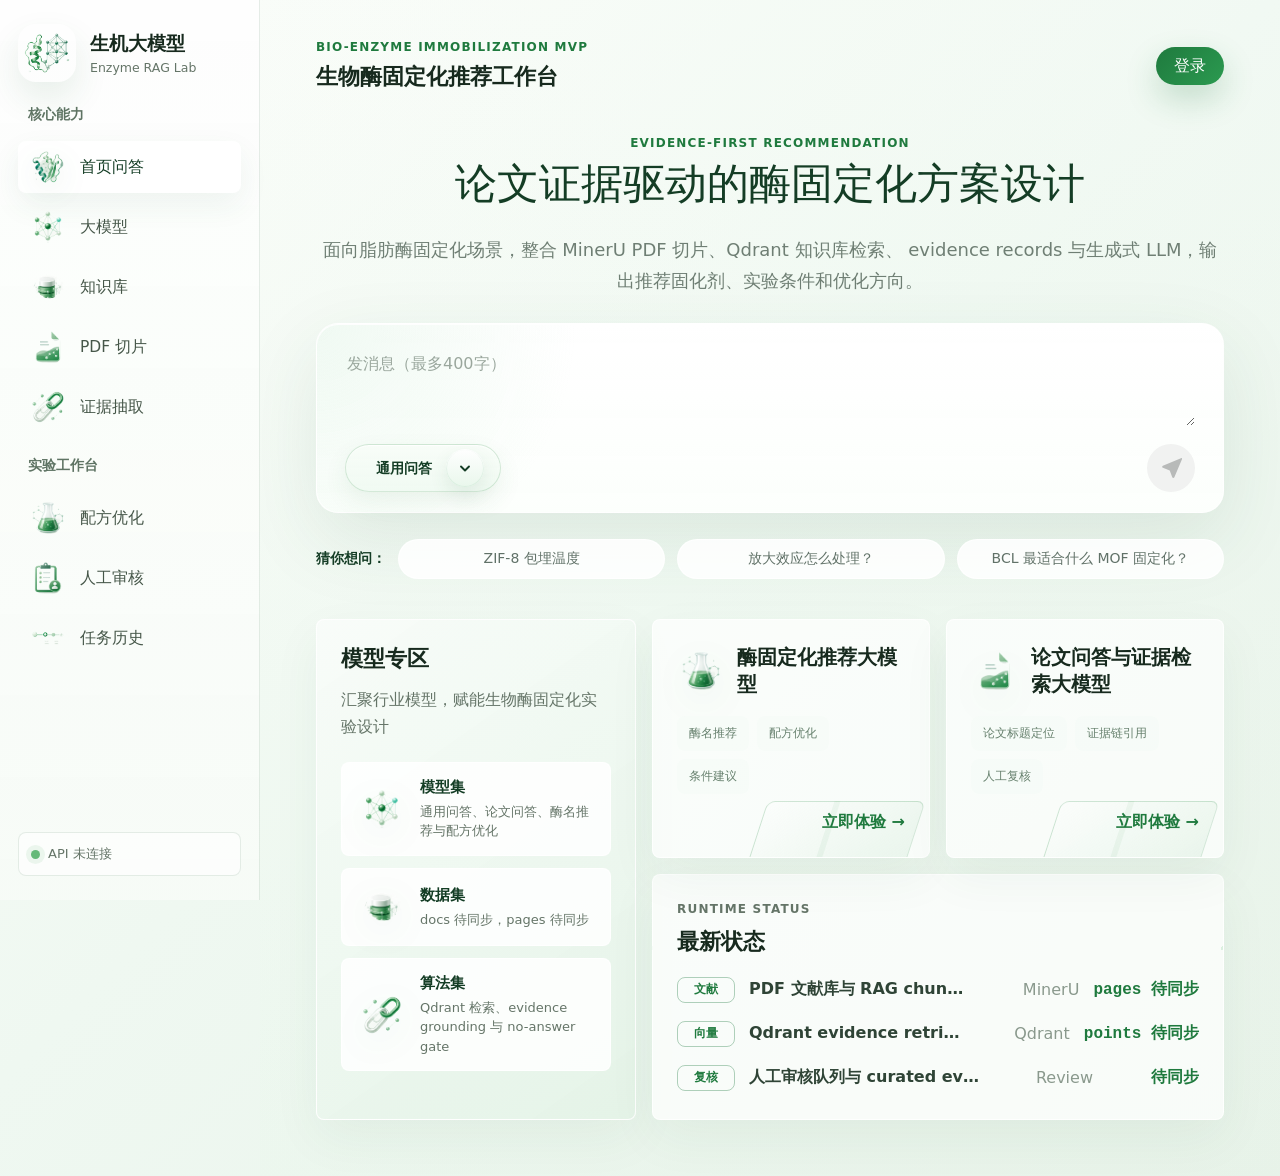
==== commit 71da4222: "Add portable Cloudflare deployment and QA polish" ====
--- a/web/index.html
+++ b/web/index.html
@@ -4,17 +4,14 @@
     <meta charset="utf-8" />
     <meta name="viewport" content="width=device-width, initial-scale=1" />
     <title>生机大模型 - 生物酶固定化推荐</title>
-    <link rel="stylesheet" href="./styles.css?v=260603-send-icon-v2" />
-    <script>
-      window.ENZYME_STREAM_API_BASE_URL = "https://measurements-ban-lesser-sent.trycloudflare.com";
-    </script>
+    <link rel="stylesheet" href="./styles.css?v=260603-cloudflare-pages-cors-v2" />
   </head>
   <body>
     <div class="app-shell">
       <aside class="sidebar" aria-label="主导航">
         <a class="brand" href="#">
           <span class="brand-mark" aria-hidden="true">
-            <img src="./assets/icons/brand-enzyme-mof-edge-fit.png" alt="" />
+            <img src="./assets/icons/brand-enzyme-mof-bare.png" alt="" />
           </span>
           <span>
             <strong>生机大模型</strong>
@@ -26,31 +23,31 @@
           <p class="nav-title">核心能力</p>
           <a class="nav-item active" href="#home">
             <span class="nav-icon" aria-hidden="true">
-              <img src="./assets/icons/nav-enzyme-home-edge-fit.png" alt="" />
+              <img src="./assets/icons/nav-enzyme-home-bare.png" alt="" />
             </span>
             首页问答
           </a>
           <a class="nav-item" href="#models">
             <span class="nav-icon" aria-hidden="true">
-              <img src="./assets/icons/nav-ai-model-edge-fit.png" alt="" />
+              <img src="./assets/icons/nav-ai-model-bare.png" alt="" />
             </span>
             大模型
           </a>
           <a class="nav-item" href="#knowledge">
             <span class="nav-icon" aria-hidden="true">
-              <img src="./assets/icons/nav-knowledge-db-edge-fit.png" alt="" />
+              <img src="./assets/icons/nav-knowledge-db-bare-v3.png" alt="" />
             </span>
             知识库
           </a>
           <a class="nav-item" href="#pipeline">
             <span class="nav-icon" aria-hidden="true">
-              <img src="./assets/icons/nav-pdf-slice-edge-fit.png" alt="" />
+              <img src="./assets/icons/nav-pdf-slice-bare.png" alt="" />
             </span>
             PDF 切片
           </a>
           <a class="nav-item" href="#evidence">
             <span class="nav-icon" aria-hidden="true">
-              <img src="./assets/icons/nav-evidence-chain-edge-fit.png" alt="" />
+              <img src="./assets/icons/nav-evidence-chain-bare.png" alt="" />
             </span>
             证据抽取
           </a>
@@ -60,19 +57,19 @@
           <p class="nav-title">实验工作台</p>
           <a class="nav-item" href="#formula">
             <span class="nav-icon" aria-hidden="true">
-              <img src="./assets/icons/nav-formulation-flask-edge-fit.png" alt="" />
+              <img src="./assets/icons/nav-formulation-flask-bare.png" alt="" />
             </span>
             配方优化
           </a>
           <a class="nav-item" href="#review">
             <span class="nav-icon" aria-hidden="true">
-              <img src="./assets/icons/nav-human-review-edge-fit.png" alt="" />
+              <img src="./assets/icons/nav-human-review-bare.png" alt="" />
             </span>
             人工审核
           </a>
           <a class="nav-item" href="#history">
             <span class="nav-icon" aria-hidden="true">
-              <img src="./assets/icons/nav-task-history-edge-fit.png" alt="" />
+              <img src="./assets/icons/nav-task-history-bare.png" alt="" />
             </span>
             任务历史
           </a>
@@ -302,6 +299,6 @@
         <footer class="reference-modal-footer" data-reference-modal-footer></footer>
       </section>
     </div>
-    <script src="./app.js?v=260603-send-icon-v2"></script>
+    <script src="./app.js?v=260603-cloudflare-pages-cors-v2"></script>
   </body>
 </html>
--- a/web/styles.css
+++ b/web/styles.css
@@ -674,6 +674,10 @@
   gap: 8px;
 }
 
+.selected-paper[hidden] {
+  display: none;
+}
+
 .paper-selector-head label {
   color: var(--green-900);
   font-weight: 650;
@@ -924,7 +928,8 @@
 
 .live-answer-content h3,
 .live-answer-content h4,
-.live-answer-content h5 {
+.live-answer-content h5,
+.live-answer-content h6 {
   margin: 14px 0 7px;
   color: var(--green-900);
   font-size: 13px;
@@ -934,7 +939,8 @@
 
 .live-answer-content h3:first-child,
 .live-answer-content h4:first-child,
-.live-answer-content h5:first-child {
+.live-answer-content h5:first-child,
+.live-answer-content h6:first-child {
   margin-top: 0;
 }
 
@@ -942,8 +948,22 @@
 .live-answer-content ul:last-child,
 .live-answer-content h3:last-child,
 .live-answer-content h4:last-child,
-.live-answer-content h5:last-child {
+.live-answer-content h5:last-child,
+.live-answer-content h6:last-child,
+.live-answer-content hr:last-child {
   margin-bottom: 0;
+}
+
+.live-answer-content h6 {
+  color: #3b5b49;
+  font-size: 12.5px;
+}
+
+.live-answer-content .markdown-hr {
+  height: 1px;
+  margin: 16px 0;
+  border: 0;
+  background: linear-gradient(90deg, transparent, rgba(35, 83, 55, 0.24), transparent);
 }
 
 .live-answer-content ul {
@@ -1175,20 +1195,21 @@
 
 .reference-grid {
   display: grid;
-  gap: 10px;
+  gap: 8px;
 }
 
 .reference-card {
   scroll-margin-top: 18px;
-  padding: 14px;
-  border: 1px solid var(--line);
-  border-radius: 8px;
-  background: #fbfefb;
+  padding: 9px 10px;
+  border: 0;
+  border-radius: 14px;
+  color: #45614c;
+  background: #f3faf4;
+  font-size: 12px;
 }
 
 .reference-card:target {
-  border-color: rgba(31, 122, 62, 0.48);
-  box-shadow: 0 0 0 3px rgba(31, 122, 62, 0.1);
+  box-shadow: inset 0 0 0 1px rgba(31, 122, 62, 0.22);
 }
 
 .reference-card-head {
@@ -1200,20 +1221,20 @@
 
 .reference-card-head span {
   flex: 0 0 auto;
-  padding: 5px 8px;
+  padding: 3px 7px;
   border-radius: 999px;
   color: var(--green-700);
-  background: var(--green-50);
-  font-size: 12px;
+  background: rgba(255, 255, 255, 0.64);
+  font-size: 11.5px;
   font-weight: 600;
 }
 
 .reference-title {
   min-width: 0;
   padding: 0;
-  color: var(--green-900);
+  color: #345041;
   background: transparent;
-  font-weight: 650;
+  font-weight: 600;
   overflow-wrap: anywhere;
   text-align: left;
 }
@@ -1221,19 +1242,19 @@
 .reference-snippet {
   display: block;
   width: 100%;
-  margin-top: 9px;
+  margin-top: 6px;
   padding: 0;
-  color: var(--muted);
+  color: #526d59;
   background: transparent;
-  line-height: 1.65;
+  line-height: 1.55;
   overflow-wrap: anywhere;
   text-align: left;
 }
 
 .reference-file {
-  margin: 10px 0 0;
-  color: #738276;
-  font-size: 12px;
+  margin: 7px 0 0;
+  color: #6d806f;
+  font-size: 11.5px;
 }
 
 .reference-file a,
@@ -1244,7 +1265,9 @@
 
 .paper-followup {
   margin-left: 8px;
-  padding: 5px 9px;
+  padding: 3px 8px;
+  border: 1px solid rgba(31, 122, 62, 0.14);
+  background: rgba(255, 255, 255, 0.7);
 }
 
 .reference-modal[hidden] {
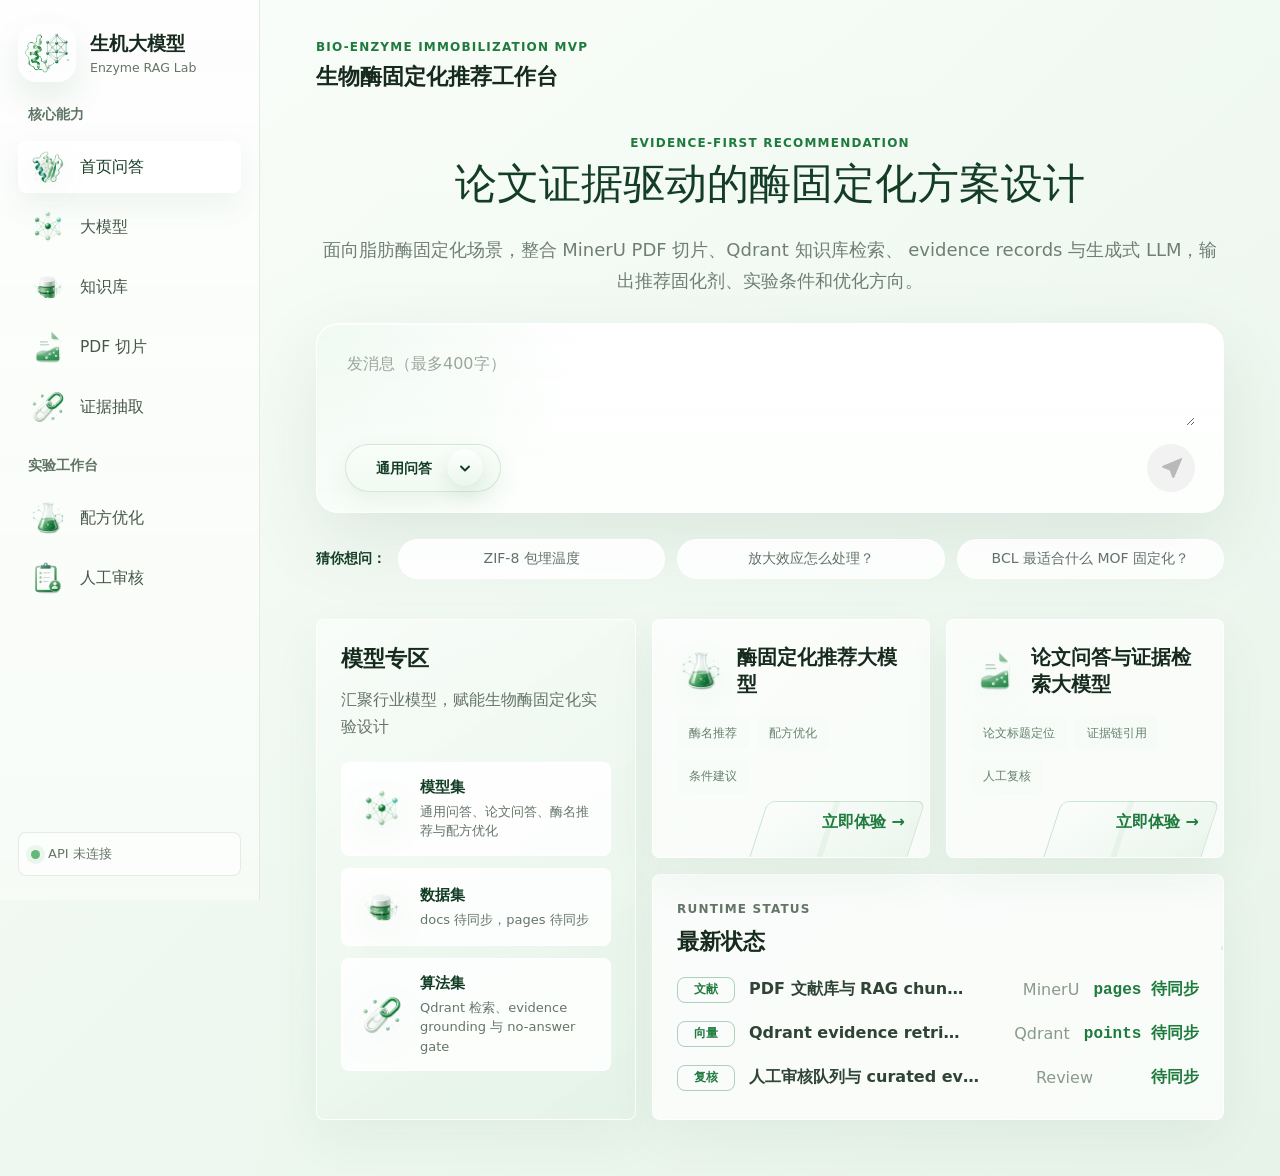
==== commit 1ee23fd5: "Harden phase 1 deployment and API contracts" ====
--- a/web/index.html
+++ b/web/index.html
@@ -67,12 +67,6 @@
             </span>
             人工审核
           </a>
-          <a class="nav-item" href="#history">
-            <span class="nav-icon" aria-hidden="true">
-              <img src="./assets/icons/nav-task-history-bare.png" alt="" />
-            </span>
-            任务历史
-          </a>
         </nav>
 
         <div class="sidebar-footer">
@@ -86,9 +80,6 @@
           <div>
             <p class="eyebrow">Bio-Enzyme Immobilization MVP</p>
             <h1>生物酶固定化推荐工作台</h1>
-          </div>
-          <div class="topbar-actions">
-            <button class="primary-button" type="button">登录</button>
           </div>
         </header>
 
